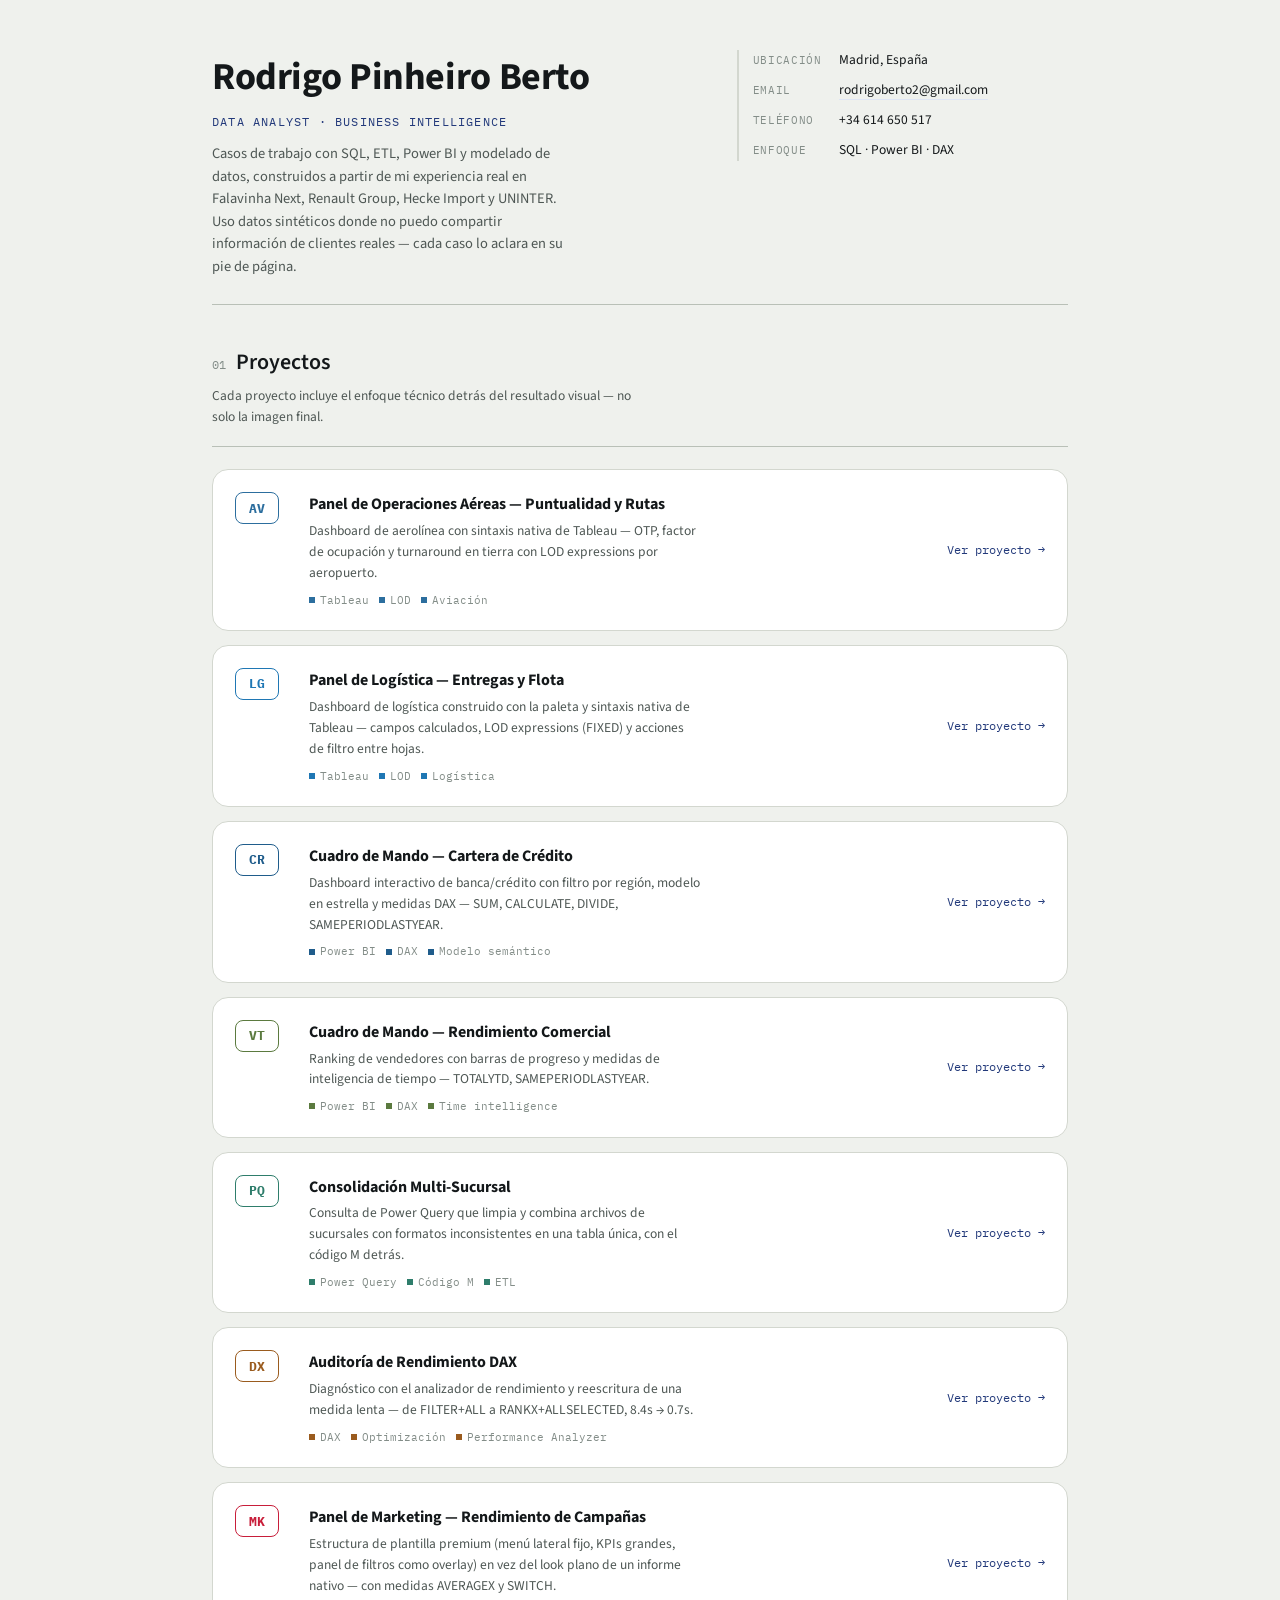
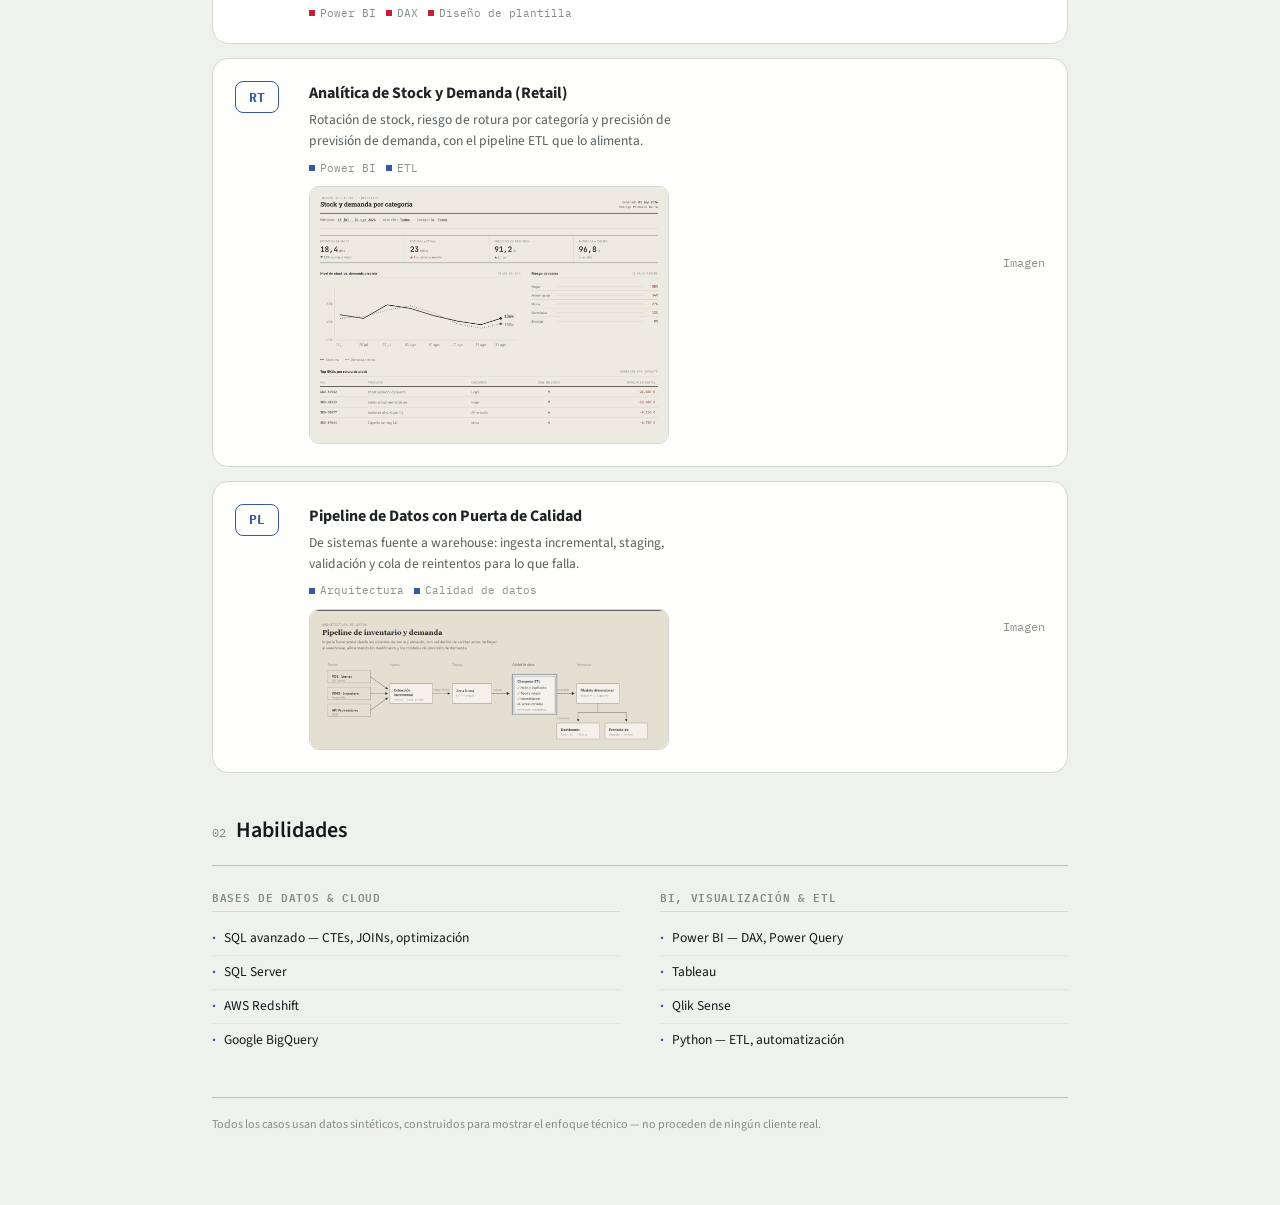
==== index.html @ 639c6006 "Add airline operations dashboard case for client-facing tiebreaker New case (ticker AV) built same-d" ====
<!doctype html>
<html lang="es">
<head>
<meta charset="utf-8">
<meta name="viewport" content="width=device-width, initial-scale=1">
<title>Rodrigo Pinheiro Berto — Portfolio</title>
<meta name="description" content="Casos de trabajo con SQL, ETL, Power BI, DAX y Power Query — Data Analyst / BI, Madrid.">
<link rel="stylesheet" href="https://fonts.googleapis.com/css2?family=Source+Sans+3:wght@400;500;600;700&family=IBM+Plex+Mono:wght@400;500;600;700&display=swap">
<style>
  :root{
    --bg:#EFF1ED;
    --surface:#FFFFFF;
    --surface-2:#E5E8E1;
    --ink:#14181A;
    --ink-soft:#4E5754;
    --ink-faint:#838D88;
    --accent:#2F4E9E;
    --accent-ink:#22397A;
    --accent-soft:#DEE5F5;
    --line:#D3D7CF;
    --rule:#B9C0B7;
    --shadow: 0 1px 2px rgba(20,25,22,.05), 0 14px 30px rgba(20,25,22,.09);
  }
  @media (prefers-color-scheme: dark){
    :root:not([data-theme="light"]){
      --bg:#0F1210; --surface:#171A17; --surface-2:#1D211D;
      --ink:#E7EAE5; --ink-soft:#A2AAA3; --ink-faint:#69726C;
      --accent:#7F9BE9; --accent-ink:#AEC0F3; --accent-soft:#1B2440;
      --line:#2A2F29; --rule:#363C35;
      --shadow: 0 1px 2px rgba(0,0,0,.4), 0 16px 34px rgba(0,0,0,.5);
    }
  }
  :root[data-theme="dark"]{
    --bg:#0F1210; --surface:#171A17; --surface-2:#1D211D;
    --ink:#E7EAE5; --ink-soft:#A2AAA3; --ink-faint:#69726C;
    --accent:#7F9BE9; --accent-ink:#AEC0F3; --accent-soft:#1B2440;
    --line:#2A2F29; --rule:#363C35;
    --shadow: 0 1px 2px rgba(0,0,0,.4), 0 16px 34px rgba(0,0,0,.5);
  }
  *{box-sizing:border-box;}
  body{ margin:0; background:var(--bg); color:var(--ink); font-family:"Source Sans 3", ui-sans-serif, sans-serif; line-height:1.55; }
  .page{ max-width:900px; margin:0 auto; padding:48px 22px 70px; display:flex; flex-direction:column; gap:40px; }
  a{ color:inherit; }
  h1,h2{ font-family:"Source Sans 3", ui-sans-serif, sans-serif; margin:0; text-wrap:balance; }

  /* ---- masthead: bio + fact sheet ---- */
  .masthead{ display:grid; grid-template-columns:1.5fr 1fr; gap:28px; align-items:start; padding-bottom:26px; border-bottom:1px solid var(--rule); }
  .masthead h1{ font-size:38px; font-weight:700; letter-spacing:-.01em; }
  .role{ font-family:"IBM Plex Mono", monospace; font-size:12px; color:var(--accent-ink); letter-spacing:.1em; text-transform:uppercase; margin-top:6px; }
  .lede{ margin:12px 0 0; color:var(--ink-soft); font-size:14.5px; max-width:52ch; }

  .factsheet{ margin:2px 0 0; display:flex; flex-direction:column; gap:9px; border-left:2px solid var(--line); padding-left:14px; }
  .factsheet div{ display:grid; grid-template-columns:76px 1fr; gap:10px; align-items:baseline; }
  .factsheet dt{ font-family:"IBM Plex Mono", monospace; font-size:10.5px; text-transform:uppercase; letter-spacing:.06em; color:var(--ink-faint); }
  .factsheet dd{ margin:0; font-size:13.5px; }
  .factsheet a{ text-decoration:none; border-bottom:1px solid var(--accent-soft); }
  .factsheet a:hover{ border-color:var(--accent); }

  /* ---- section heads ---- */
  .section{ display:flex; flex-direction:column; gap:22px; }
  .section-intro{ display:flex; flex-direction:column; gap:7px; padding-bottom:18px; border-bottom:1px solid var(--rule); }
  .section-head{ display:flex; align-items:baseline; gap:10px; }
  .section-head .num{ font-family:"IBM Plex Mono", monospace; font-size:12px; color:var(--ink-faint); }
  .section-head h2{ font-size:22px; font-weight:600; }
  .section-note{ font-size:13.5px; color:var(--ink-soft); margin:0; max-width:60ch; }

  /* ---- case cards ---- */
  .cases{ display:flex; flex-direction:column; gap:14px; }
  .case-row{ display:grid; grid-template-columns:56px 1fr auto; gap:18px; align-items:start; padding:22px; background:var(--surface); border:1px solid var(--line); border-radius:16px; transition:transform .15s ease, box-shadow .15s ease, border-color .15s ease; }
  a.case-row{ text-decoration:none; color:inherit; cursor:pointer; }
  a.case-row:hover{ transform:translateY(-3px); box-shadow:var(--shadow); border-color:var(--tick); }
  a.case-row:hover .ticker{ background:var(--tick); color:#fff; }
  .case-row:not(a){ opacity:.94; }

  .ticker{ font-family:"IBM Plex Mono", monospace; font-weight:700; font-size:12.5px; color:var(--tick); border:1px solid var(--tick); width:44px; height:32px; display:flex; align-items:center; justify-content:center; letter-spacing:.02em; border-radius:8px; transition:background .15s ease, color .15s ease; }

  .case-main h3{ font-family:"Source Sans 3", sans-serif; font-size:16px; font-weight:700; margin:0 0 4px; }
  .case-main p{ font-size:13.5px; color:var(--ink-soft); margin:0; max-width:56ch; }
  .case-tags{ display:flex; flex-wrap:wrap; gap:10px; margin-top:8px; }
  .case-tags span{ font-family:"IBM Plex Mono", monospace; font-size:10.5px; color:var(--ink-faint); display:inline-flex; align-items:center; gap:5px; }
  .case-tags span::before{ content:""; width:6px; height:6px; background:var(--tick); flex:none; }

  .case-cta{ font-family:"IBM Plex Mono", monospace; font-size:11.5px; color:var(--accent-ink); white-space:nowrap; align-self:center; }
  .case-row:not(a) .case-cta{ color:var(--ink-faint); }

  .thumb-wrap{ margin-top:10px; }
  .thumb-wrap img{ width:100%; max-width:360px; display:block; border:1px solid var(--line); border-radius:10px; }

  /* ---- skills ---- */
  .skills-grid{ display:grid; grid-template-columns:1fr 1fr; gap:0 40px; }
  .skills-col{ display:flex; flex-direction:column; }
  .skills-col h4{ font-family:"IBM Plex Mono", monospace; font-size:11px; text-transform:uppercase; letter-spacing:.06em; color:var(--ink-faint); font-weight:600; margin:0 0 10px; padding-bottom:6px; border-bottom:1px solid var(--line); }
  .skills-col div{ font-size:13.5px; padding:6px 0; border-top:1px solid var(--surface-2); display:flex; align-items:baseline; gap:8px; }
  .skills-col div:first-of-type{ border-top:none; }
  .skills-col div::before{ content:"·"; color:var(--accent); font-weight:700; }

  footer{ font-size:12px; color:var(--ink-faint); border-top:1px solid var(--rule); padding-top:18px; }

  @media (max-width:640px){
    .masthead{ grid-template-columns:1fr; }
    .case-row{ grid-template-columns:44px 1fr; }
    .case-cta{ grid-column:2; }
    .skills-grid{ grid-template-columns:1fr; }
  }
</style>
</head>
<body>
<div class="page">

  <div class="masthead">
    <div>
      <h1>Rodrigo Pinheiro Berto</h1>
      <div class="role">Data Analyst · Business Intelligence</div>
      <p class="lede">Casos de trabajo con SQL, ETL, Power BI y modelado de datos, construidos a partir de mi experiencia real en Falavinha Next, Renault Group, Hecke Import y UNINTER. Uso datos sintéticos donde no puedo compartir información de clientes reales — cada caso lo aclara en su pie de página.</p>
    </div>
    <dl class="factsheet">
      <div><dt>Ubicación</dt><dd>Madrid, España</dd></div>
      <div><dt>Email</dt><dd><a href="mailto:rodrigoberto2@gmail.com">rodrigoberto2@gmail.com</a></dd></div>
      <div><dt>Teléfono</dt><dd>+34 614 650 517</dd></div>
      <div><dt>Enfoque</dt><dd>SQL · Power BI · DAX</dd></div>
    </dl>
  </div>

  <div class="section">
    <div class="section-intro">
      <div class="section-head"><span class="num">01</span><h2>Proyectos</h2></div>
      <p class="section-note">Cada proyecto incluye el enfoque técnico detrás del resultado visual — no solo la imagen final.</p>
    </div>

    <div class="cases">

      <a class="case-row" href="cases/aerolinea-tableau.html" style="--tick:#2C6E9E">
        <span class="ticker">AV</span>
        <div class="case-main">
          <h3>Panel de Operaciones Aéreas — Puntualidad y Rutas</h3>
          <p>Dashboard de aerolínea con sintaxis nativa de Tableau — OTP, factor de ocupación y turnaround en tierra con LOD expressions por aeropuerto.</p>
          <div class="case-tags"><span>Tableau</span><span>LOD</span><span>Aviación</span></div>
        </div>
        <span class="case-cta">Ver proyecto →</span>
      </a>

      <a class="case-row" href="cases/logistica-tableau.html" style="--tick:#1F77B4">
        <span class="ticker">LG</span>
        <div class="case-main">
          <h3>Panel de Logística — Entregas y Flota</h3>
          <p>Dashboard de logística construido con la paleta y sintaxis nativa de Tableau — campos calculados, LOD expressions (FIXED) y acciones de filtro entre hojas.</p>
          <div class="case-tags"><span>Tableau</span><span>LOD</span><span>Logística</span></div>
        </div>
        <span class="case-cta">Ver proyecto →</span>
      </a>

      <a class="case-row" href="cases/cartera-credito.html" style="--tick:#1F5C8B">
        <span class="ticker">CR</span>
        <div class="case-main">
          <h3>Cuadro de Mando — Cartera de Crédito</h3>
          <p>Dashboard interactivo de banca/crédito con filtro por región, modelo en estrella y medidas DAX — SUM, CALCULATE, DIVIDE, SAMEPERIODLASTYEAR.</p>
          <div class="case-tags"><span>Power BI</span><span>DAX</span><span>Modelo semántico</span></div>
        </div>
        <span class="case-cta">Ver proyecto →</span>
      </a>

      <a class="case-row" href="cases/rendimiento-comercial.html" style="--tick:#5B7A3F">
        <span class="ticker">VT</span>
        <div class="case-main">
          <h3>Cuadro de Mando — Rendimiento Comercial</h3>
          <p>Ranking de vendedores con barras de progreso y medidas de inteligencia de tiempo — TOTALYTD, SAMEPERIODLASTYEAR.</p>
          <div class="case-tags"><span>Power BI</span><span>DAX</span><span>Time intelligence</span></div>
        </div>
        <span class="case-cta">Ver proyecto →</span>
      </a>

      <a class="case-row" href="cases/consolidacion-multisucursal.html" style="--tick:#2E7D6B">
        <span class="ticker">PQ</span>
        <div class="case-main">
          <h3>Consolidación Multi-Sucursal</h3>
          <p>Consulta de Power Query que limpia y combina archivos de sucursales con formatos inconsistentes en una tabla única, con el código M detrás.</p>
          <div class="case-tags"><span>Power Query</span><span>Código M</span><span>ETL</span></div>
        </div>
        <span class="case-cta">Ver proyecto →</span>
      </a>

      <a class="case-row" href="cases/auditoria-rendimiento-dax.html" style="--tick:#9A5B1E">
        <span class="ticker">DX</span>
        <div class="case-main">
          <h3>Auditoría de Rendimiento DAX</h3>
          <p>Diagnóstico con el analizador de rendimiento y reescritura de una medida lenta — de FILTER+ALL a RANKX+ALLSELECTED, 8.4s → 0.7s.</p>
          <div class="case-tags"><span>DAX</span><span>Optimización</span><span>Performance Analyzer</span></div>
        </div>
        <span class="case-cta">Ver proyecto →</span>
      </a>

      <a class="case-row" href="cases/campanas-marketing.html" style="--tick:#C81E3A">
        <span class="ticker">MK</span>
        <div class="case-main">
          <h3>Panel de Marketing — Rendimiento de Campañas</h3>
          <p>Estructura de plantilla premium (menú lateral fijo, KPIs grandes, panel de filtros como overlay) en vez del look plano de un informe nativo — con medidas AVERAGEX y SWITCH.</p>
          <div class="case-tags"><span>Power BI</span><span>DAX</span><span>Diseño de plantilla</span></div>
        </div>
        <span class="case-cta">Ver proyecto →</span>
      </a>

      <div class="case-row" style="--tick:#2F4E9E">
        <span class="ticker">RT</span>
        <div class="case-main">
          <h3>Analítica de Stock y Demanda (Retail)</h3>
          <p>Rotación de stock, riesgo de rotura por categoría y precisión de previsión de demanda, con el pipeline ETL que lo alimenta.</p>
          <div class="case-tags"><span>Power BI</span><span>ETL</span></div>
          <div class="thumb-wrap"><img src="images/dashboard-retail.png" alt="Dashboard de analítica de stock y demanda"></div>
        </div>
        <span class="case-cta">Imagen</span>
      </div>

      <div class="case-row" style="--tick:#2F4E9E">
        <span class="ticker">PL</span>
        <div class="case-main">
          <h3>Pipeline de Datos con Puerta de Calidad</h3>
          <p>De sistemas fuente a warehouse: ingesta incremental, staging, validación y cola de reintentos para lo que falla.</p>
          <div class="case-tags"><span>Arquitectura</span><span>Calidad de datos</span></div>
          <div class="thumb-wrap"><img src="images/pipeline-datos.png" alt="Diagrama de arquitectura de pipeline de datos"></div>
        </div>
        <span class="case-cta">Imagen</span>
      </div>

    </div>
  </div>

  <div class="section">
    <div class="section-intro">
      <div class="section-head"><span class="num">02</span><h2>Habilidades</h2></div>
    </div>
    <div class="skills-grid">
      <div class="skills-col">
        <h4>Bases de Datos &amp; Cloud</h4>
        <div>SQL avanzado — CTEs, JOINs, optimización</div>
        <div>SQL Server</div>
        <div>AWS Redshift</div>
        <div>Google BigQuery</div>
      </div>
      <div class="skills-col">
        <h4>BI, Visualización &amp; ETL</h4>
        <div>Power BI — DAX, Power Query</div>
        <div>Tableau</div>
        <div>Qlik Sense</div>
        <div>Python — ETL, automatización</div>
      </div>
    </div>
  </div>

  <footer>Todos los casos usan datos sintéticos, construidos para mostrar el enfoque técnico — no proceden de ningún cliente real.</footer>

</div>

</body>
</html>
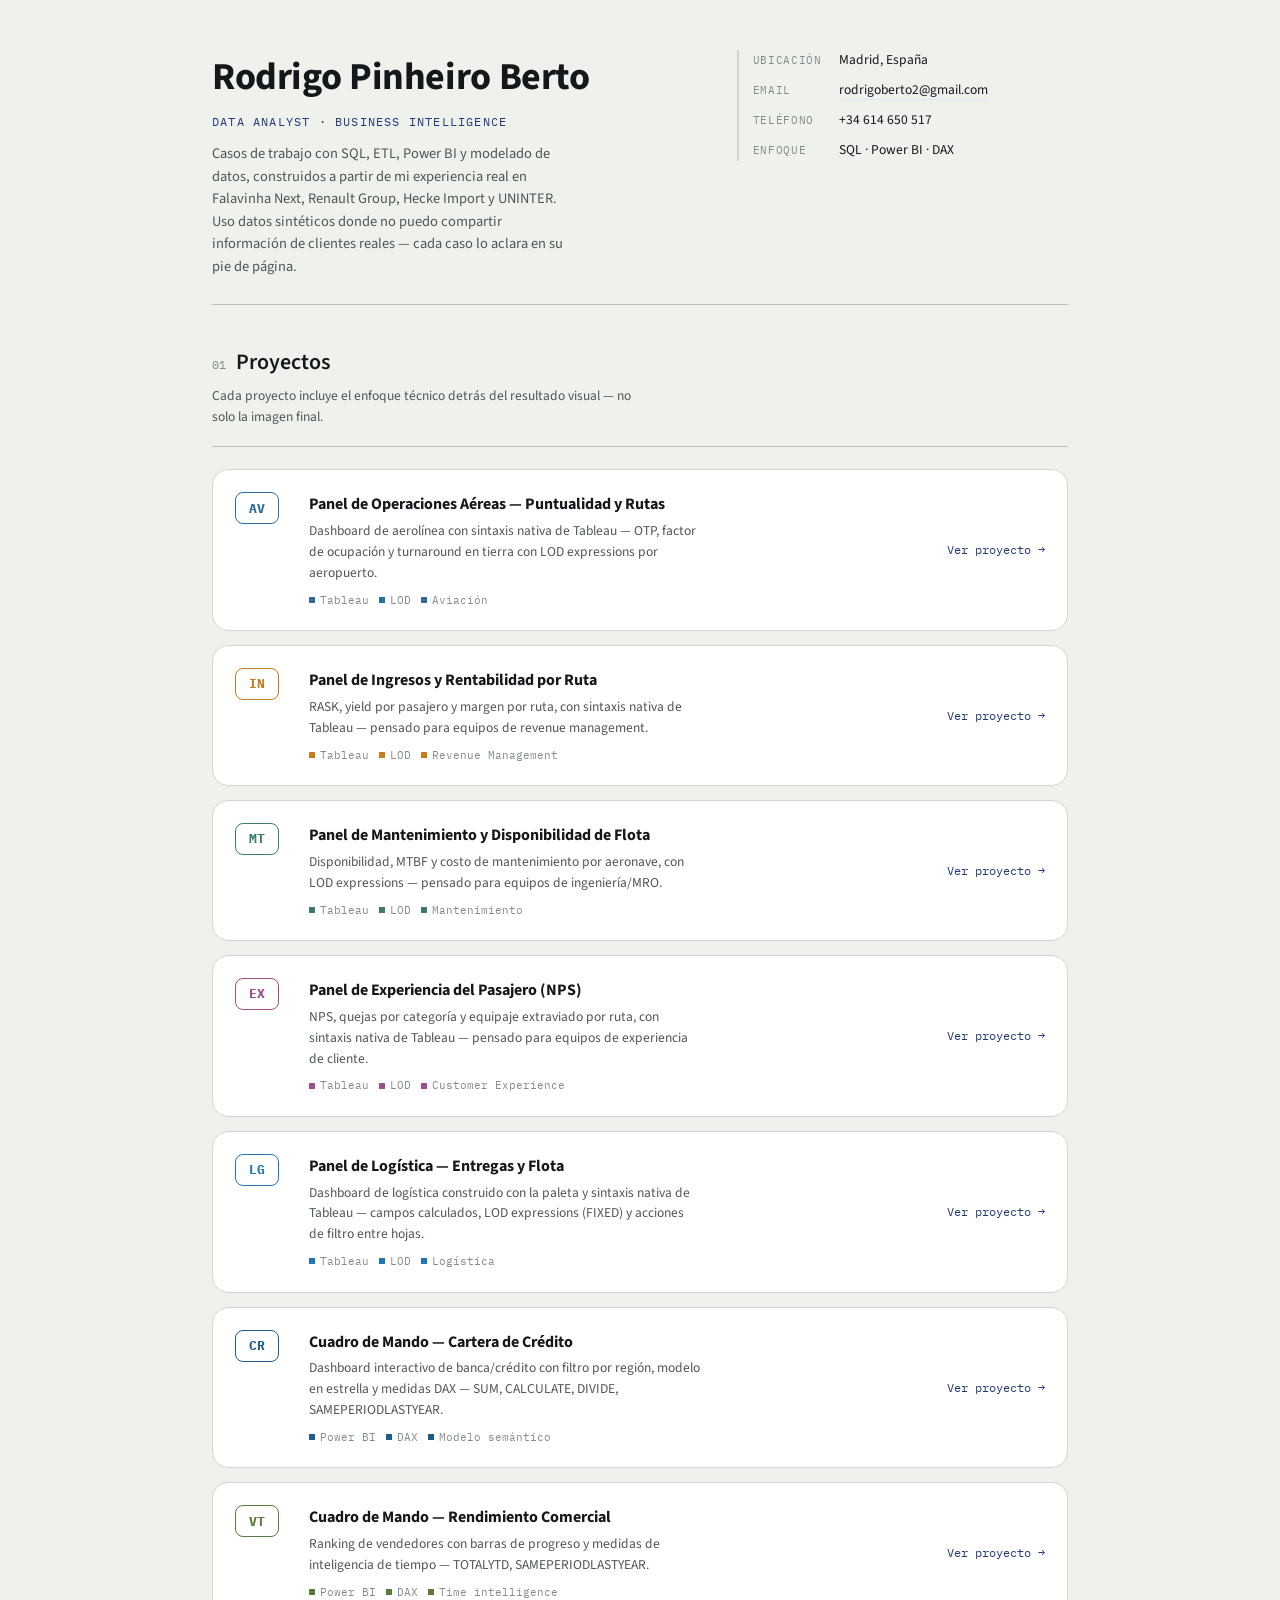
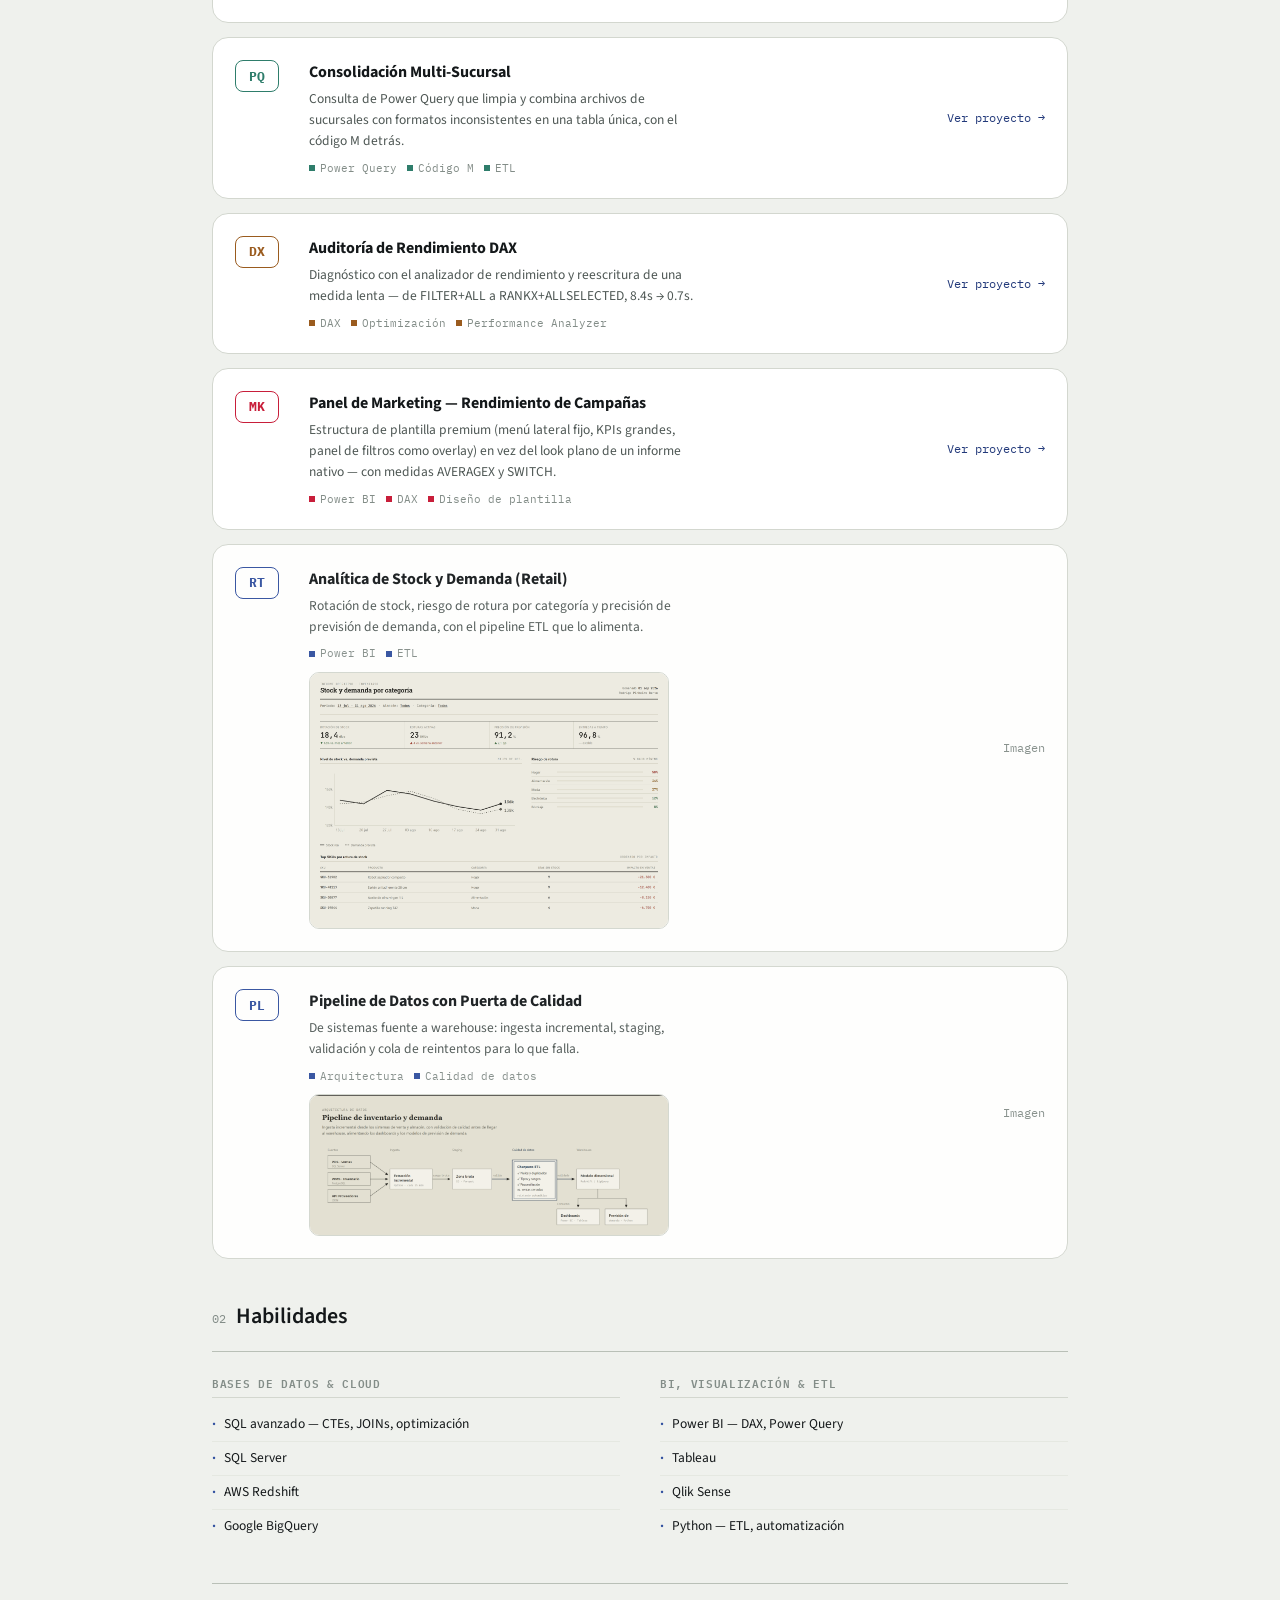
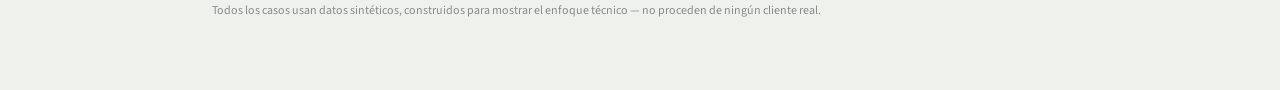
==== commit acde2856: "Add 3 more airline BI cases covering different departments Revenue Management (RASK, yield, route ma" ====
--- a/index.html
+++ b/index.html
@@ -139,6 +139,36 @@
         <span class="case-cta">Ver proyecto →</span>
       </a>
 
+      <a class="case-row" href="cases/ingresos-tableau.html" style="--tick:#C77B1E">
+        <span class="ticker">IN</span>
+        <div class="case-main">
+          <h3>Panel de Ingresos y Rentabilidad por Ruta</h3>
+          <p>RASK, yield por pasajero y margen por ruta, con sintaxis nativa de Tableau — pensado para equipos de revenue management.</p>
+          <div class="case-tags"><span>Tableau</span><span>LOD</span><span>Revenue Management</span></div>
+        </div>
+        <span class="case-cta">Ver proyecto →</span>
+      </a>
+
+      <a class="case-row" href="cases/mantenimiento-tableau.html" style="--tick:#3E7A6E">
+        <span class="ticker">MT</span>
+        <div class="case-main">
+          <h3>Panel de Mantenimiento y Disponibilidad de Flota</h3>
+          <p>Disponibilidad, MTBF y costo de mantenimiento por aeronave, con LOD expressions — pensado para equipos de ingeniería/MRO.</p>
+          <div class="case-tags"><span>Tableau</span><span>LOD</span><span>Mantenimiento</span></div>
+        </div>
+        <span class="case-cta">Ver proyecto →</span>
+      </a>
+
+      <a class="case-row" href="cases/experiencia-pasajero-tableau.html" style="--tick:#9C4F8A">
+        <span class="ticker">EX</span>
+        <div class="case-main">
+          <h3>Panel de Experiencia del Pasajero (NPS)</h3>
+          <p>NPS, quejas por categoría y equipaje extraviado por ruta, con sintaxis nativa de Tableau — pensado para equipos de experiencia de cliente.</p>
+          <div class="case-tags"><span>Tableau</span><span>LOD</span><span>Customer Experience</span></div>
+        </div>
+        <span class="case-cta">Ver proyecto →</span>
+      </a>
+
       <a class="case-row" href="cases/logistica-tableau.html" style="--tick:#1F77B4">
         <span class="ticker">LG</span>
         <div class="case-main">
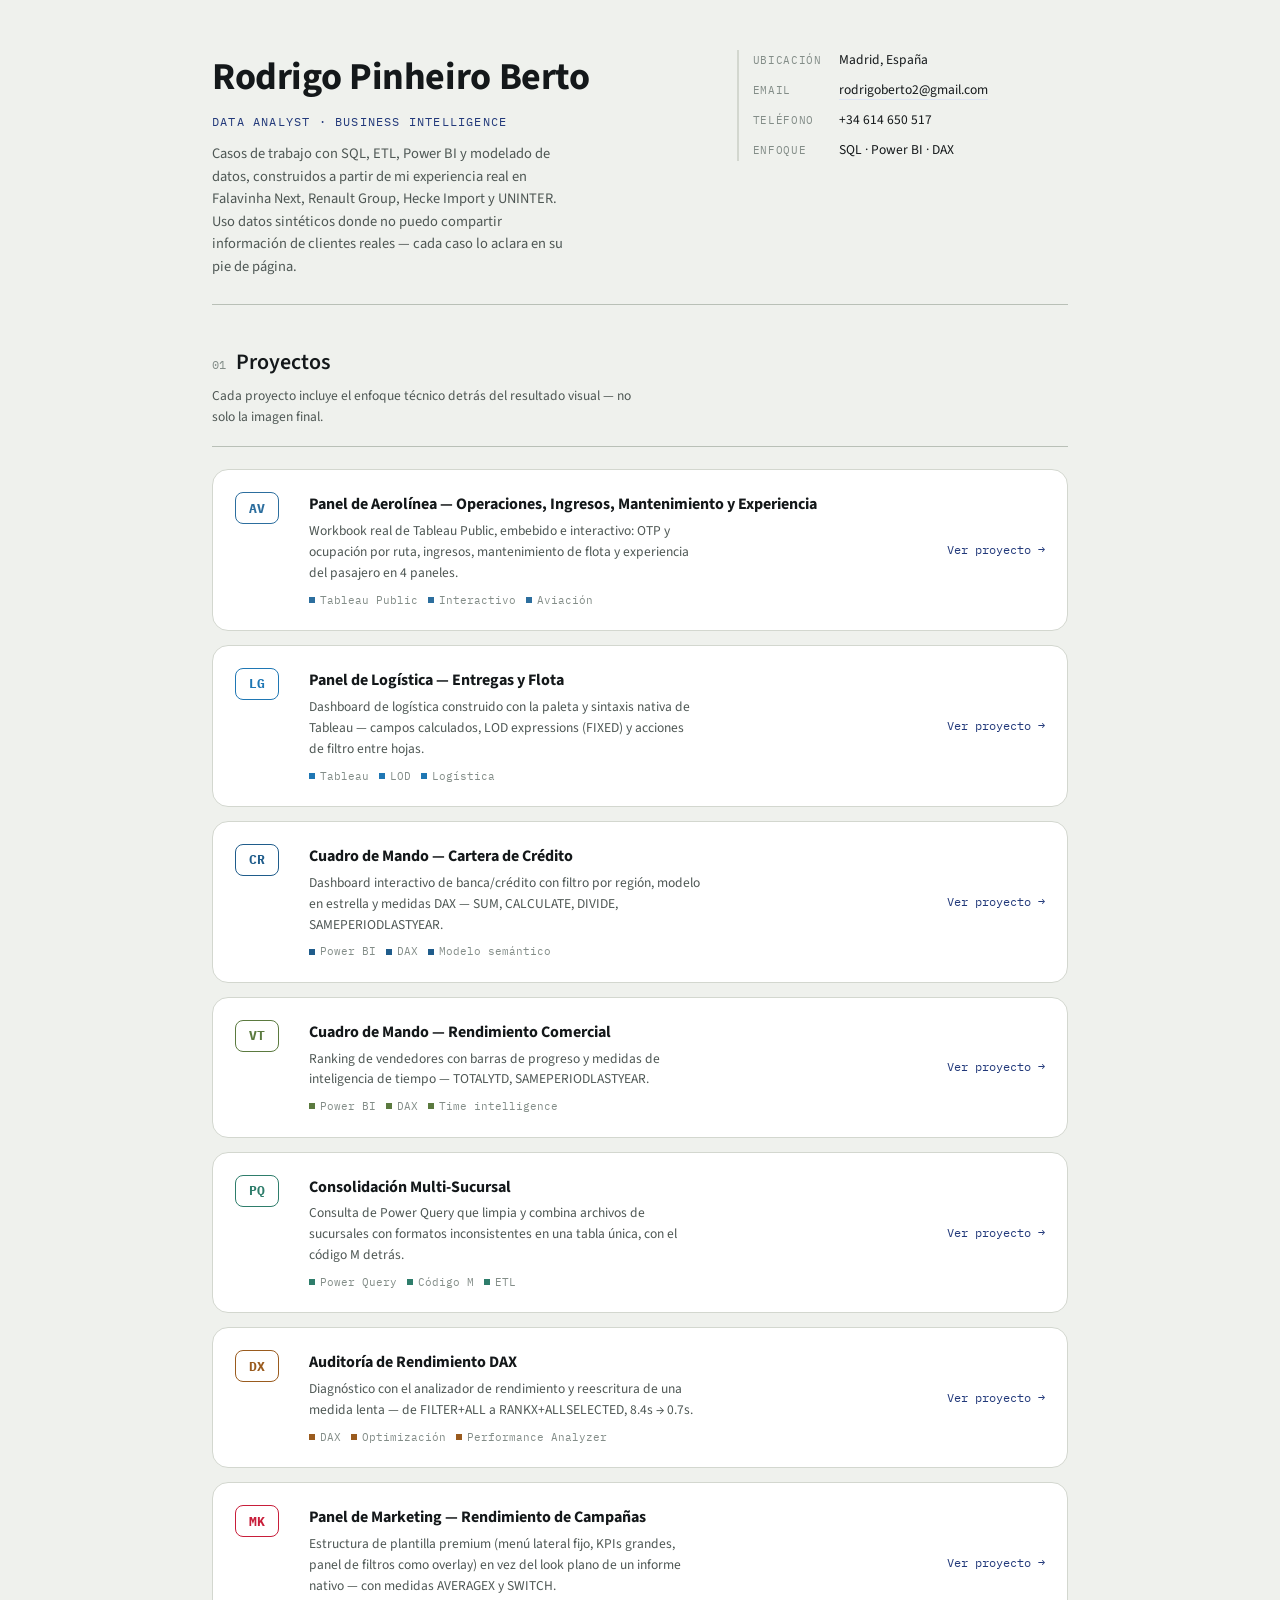
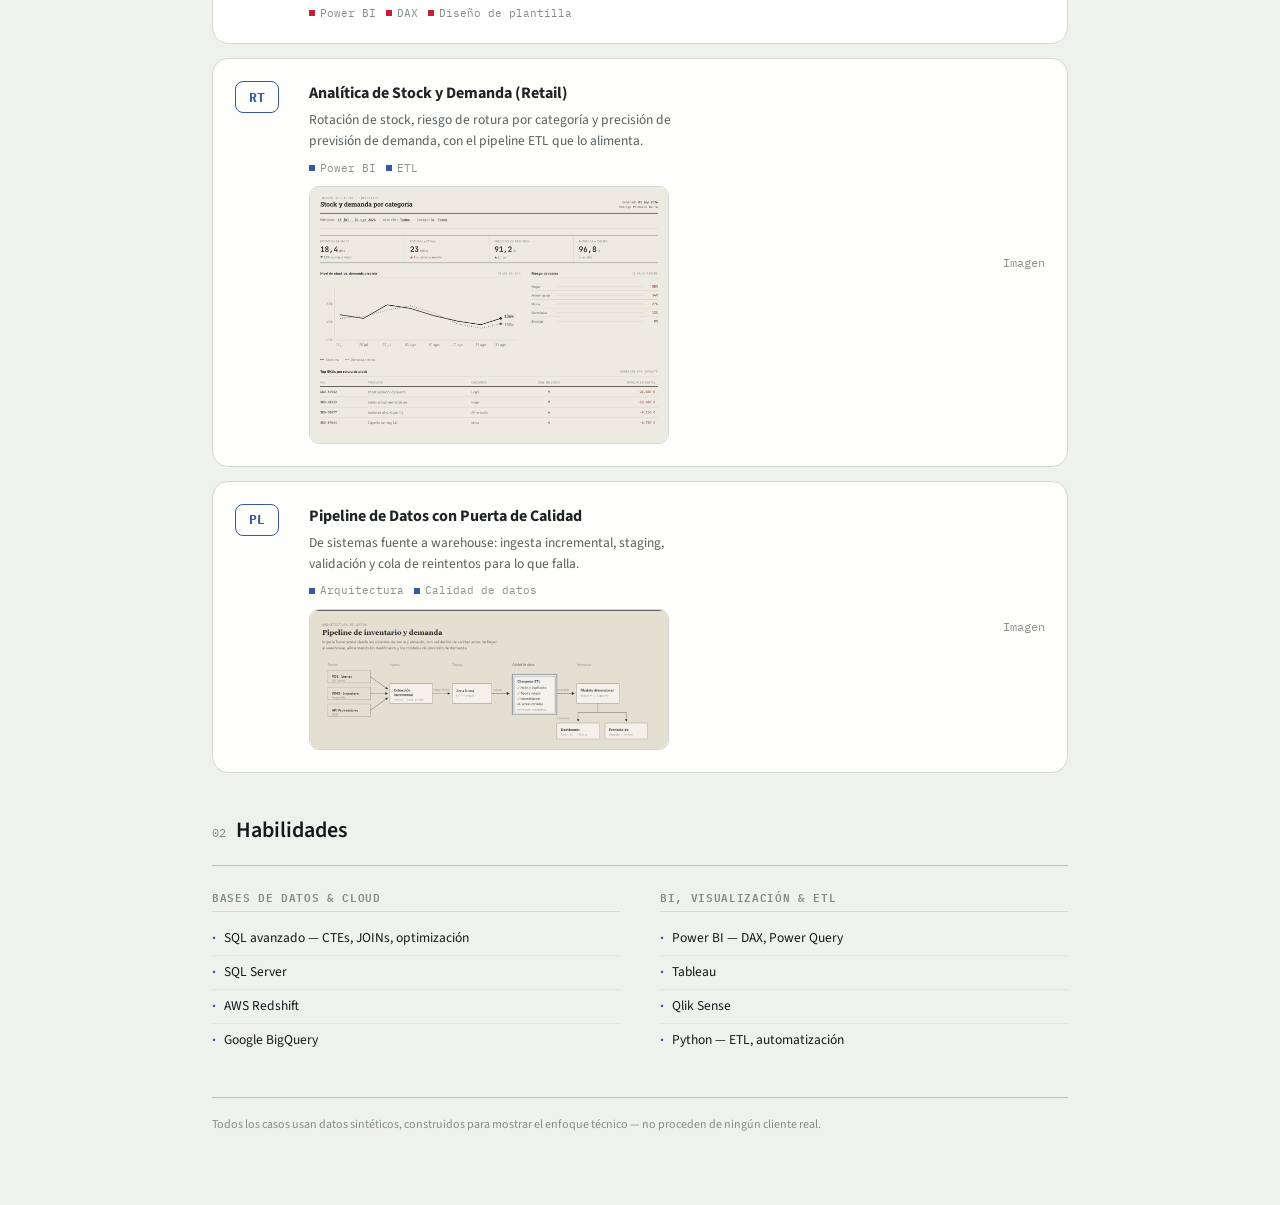
==== commit 7fa59c9f: "Embed real Tableau Public workbook in airline case Replace the HTML mockup with the live Panel-Opera" ====
--- a/index.html
+++ b/index.html
@@ -132,39 +132,9 @@
       <a class="case-row" href="cases/aerolinea-tableau.html" style="--tick:#2C6E9E">
         <span class="ticker">AV</span>
         <div class="case-main">
-          <h3>Panel de Operaciones Aéreas — Puntualidad y Rutas</h3>
-          <p>Dashboard de aerolínea con sintaxis nativa de Tableau — OTP, factor de ocupación y turnaround en tierra con LOD expressions por aeropuerto.</p>
-          <div class="case-tags"><span>Tableau</span><span>LOD</span><span>Aviación</span></div>
-        </div>
-        <span class="case-cta">Ver proyecto →</span>
-      </a>
-
-      <a class="case-row" href="cases/ingresos-tableau.html" style="--tick:#C77B1E">
-        <span class="ticker">IN</span>
-        <div class="case-main">
-          <h3>Panel de Ingresos y Rentabilidad por Ruta</h3>
-          <p>RASK, yield por pasajero y margen por ruta, con sintaxis nativa de Tableau — pensado para equipos de revenue management.</p>
-          <div class="case-tags"><span>Tableau</span><span>LOD</span><span>Revenue Management</span></div>
-        </div>
-        <span class="case-cta">Ver proyecto →</span>
-      </a>
-
-      <a class="case-row" href="cases/mantenimiento-tableau.html" style="--tick:#3E7A6E">
-        <span class="ticker">MT</span>
-        <div class="case-main">
-          <h3>Panel de Mantenimiento y Disponibilidad de Flota</h3>
-          <p>Disponibilidad, MTBF y costo de mantenimiento por aeronave, con LOD expressions — pensado para equipos de ingeniería/MRO.</p>
-          <div class="case-tags"><span>Tableau</span><span>LOD</span><span>Mantenimiento</span></div>
-        </div>
-        <span class="case-cta">Ver proyecto →</span>
-      </a>
-
-      <a class="case-row" href="cases/experiencia-pasajero-tableau.html" style="--tick:#9C4F8A">
-        <span class="ticker">EX</span>
-        <div class="case-main">
-          <h3>Panel de Experiencia del Pasajero (NPS)</h3>
-          <p>NPS, quejas por categoría y equipaje extraviado por ruta, con sintaxis nativa de Tableau — pensado para equipos de experiencia de cliente.</p>
-          <div class="case-tags"><span>Tableau</span><span>LOD</span><span>Customer Experience</span></div>
+          <h3>Panel de Aerolínea — Operaciones, Ingresos, Mantenimiento y Experiencia</h3>
+          <p>Workbook real de Tableau Public, embebido e interactivo: OTP y ocupación por ruta, ingresos, mantenimiento de flota y experiencia del pasajero en 4 paneles.</p>
+          <div class="case-tags"><span>Tableau Public</span><span>Interactivo</span><span>Aviación</span></div>
         </div>
         <span class="case-cta">Ver proyecto →</span>
       </a>
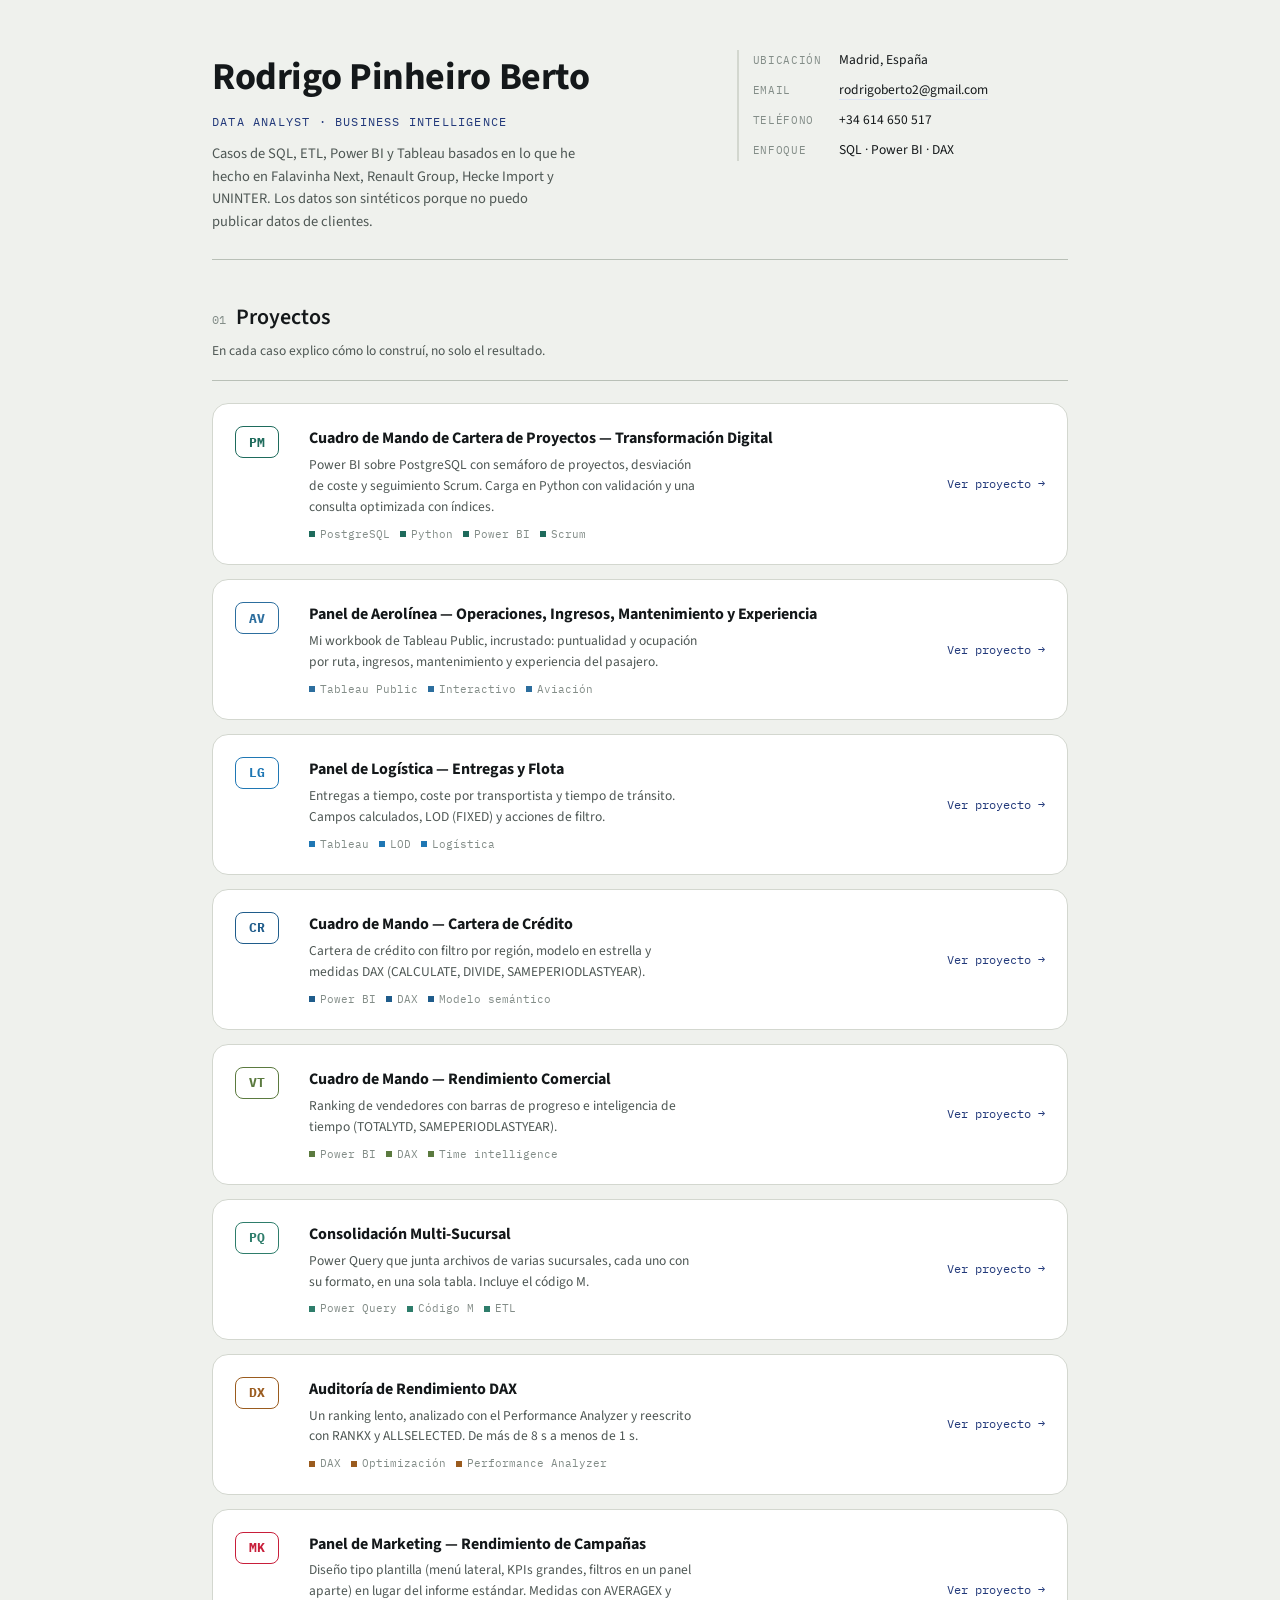
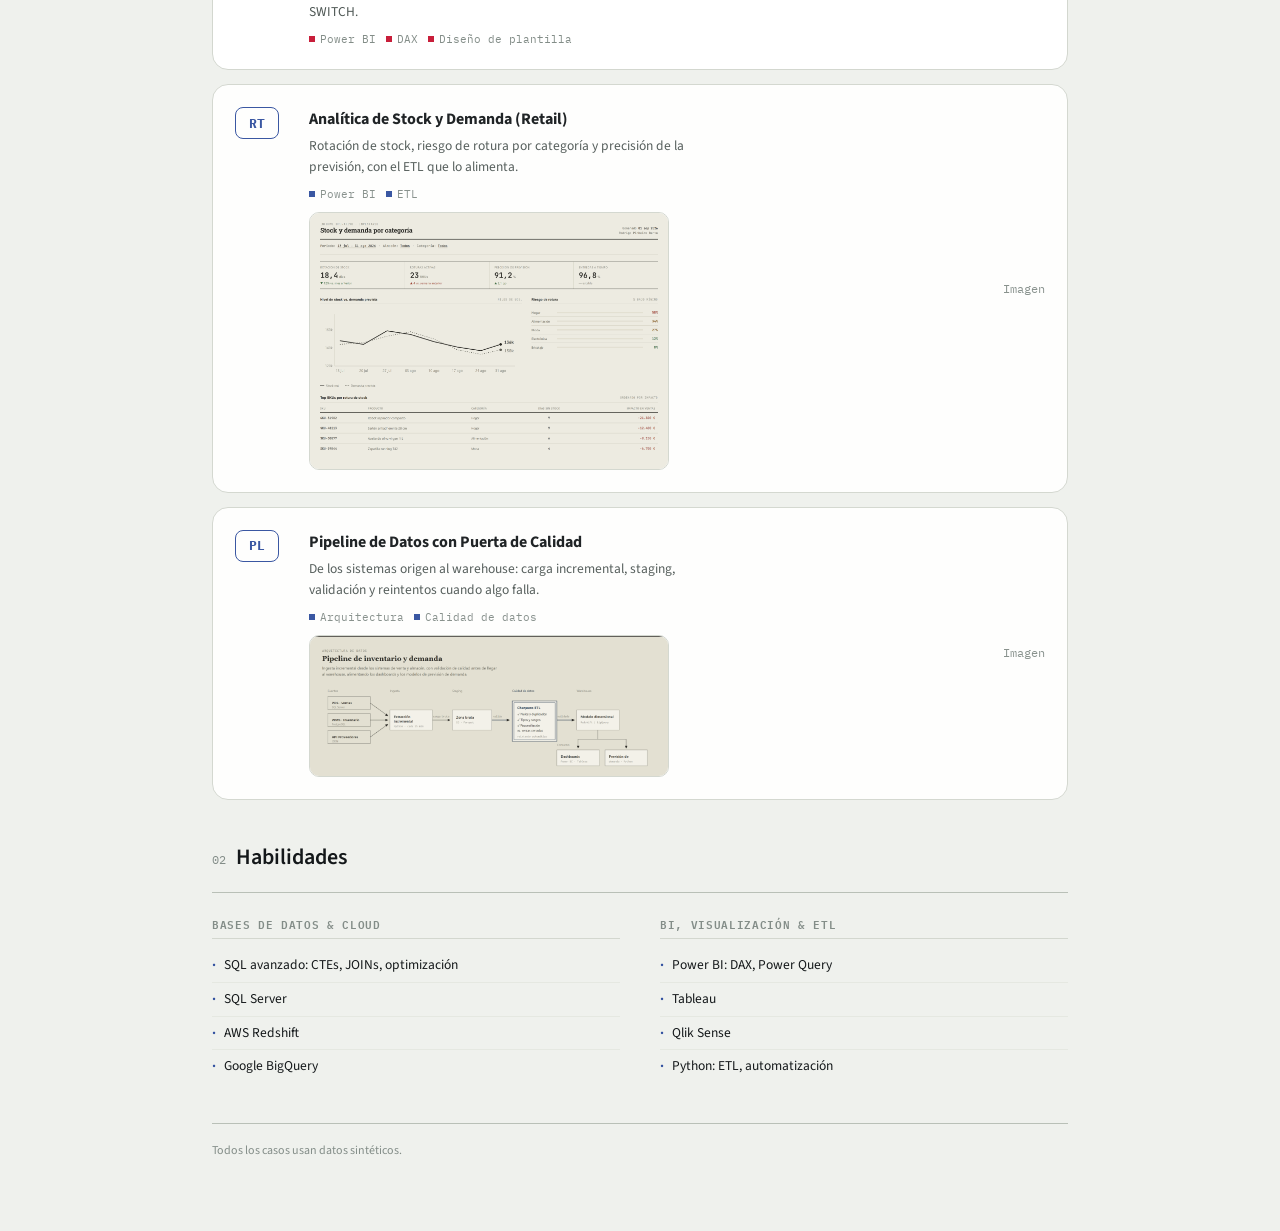
==== commit c7cdf8b2: "Add project portfolio case and rewrite case texts New case: project portfolio dashboard (PostgreSQL " ====
--- a/index.html
+++ b/index.html
@@ -111,7 +111,7 @@
     <div>
       <h1>Rodrigo Pinheiro Berto</h1>
       <div class="role">Data Analyst · Business Intelligence</div>
-      <p class="lede">Casos de trabajo con SQL, ETL, Power BI y modelado de datos, construidos a partir de mi experiencia real en Falavinha Next, Renault Group, Hecke Import y UNINTER. Uso datos sintéticos donde no puedo compartir información de clientes reales — cada caso lo aclara en su pie de página.</p>
+      <p class="lede">Casos de SQL, ETL, Power BI y Tableau basados en lo que he hecho en Falavinha Next, Renault Group, Hecke Import y UNINTER. Los datos son sintéticos porque no puedo publicar datos de clientes.</p>
     </div>
     <dl class="factsheet">
       <div><dt>Ubicación</dt><dd>Madrid, España</dd></div>
@@ -124,16 +124,26 @@
   <div class="section">
     <div class="section-intro">
       <div class="section-head"><span class="num">01</span><h2>Proyectos</h2></div>
-      <p class="section-note">Cada proyecto incluye el enfoque técnico detrás del resultado visual — no solo la imagen final.</p>
+      <p class="section-note">En cada caso explico cómo lo construí, no solo el resultado.</p>
     </div>
 
     <div class="cases">
+
+      <a class="case-row" href="cases/cartera-proyectos.html" style="--tick:#1E6B5C">
+        <span class="ticker">PM</span>
+        <div class="case-main">
+          <h3>Cuadro de Mando de Cartera de Proyectos — Transformación Digital</h3>
+          <p>Power BI sobre PostgreSQL con semáforo de proyectos, desviación de coste y seguimiento Scrum. Carga en Python con validación y una consulta optimizada con índices.</p>
+          <div class="case-tags"><span>PostgreSQL</span><span>Python</span><span>Power BI</span><span>Scrum</span></div>
+        </div>
+        <span class="case-cta">Ver proyecto →</span>
+      </a>
 
       <a class="case-row" href="cases/aerolinea-tableau.html" style="--tick:#2C6E9E">
         <span class="ticker">AV</span>
         <div class="case-main">
           <h3>Panel de Aerolínea — Operaciones, Ingresos, Mantenimiento y Experiencia</h3>
-          <p>Workbook real de Tableau Public, embebido e interactivo: OTP y ocupación por ruta, ingresos, mantenimiento de flota y experiencia del pasajero en 4 paneles.</p>
+          <p>Mi workbook de Tableau Public, incrustado: puntualidad y ocupación por ruta, ingresos, mantenimiento y experiencia del pasajero.</p>
           <div class="case-tags"><span>Tableau Public</span><span>Interactivo</span><span>Aviación</span></div>
         </div>
         <span class="case-cta">Ver proyecto →</span>
@@ -143,7 +153,7 @@
         <span class="ticker">LG</span>
         <div class="case-main">
           <h3>Panel de Logística — Entregas y Flota</h3>
-          <p>Dashboard de logística construido con la paleta y sintaxis nativa de Tableau — campos calculados, LOD expressions (FIXED) y acciones de filtro entre hojas.</p>
+          <p>Entregas a tiempo, coste por transportista y tiempo de tránsito. Campos calculados, LOD (FIXED) y acciones de filtro.</p>
           <div class="case-tags"><span>Tableau</span><span>LOD</span><span>Logística</span></div>
         </div>
         <span class="case-cta">Ver proyecto →</span>
@@ -153,7 +163,7 @@
         <span class="ticker">CR</span>
         <div class="case-main">
           <h3>Cuadro de Mando — Cartera de Crédito</h3>
-          <p>Dashboard interactivo de banca/crédito con filtro por región, modelo en estrella y medidas DAX — SUM, CALCULATE, DIVIDE, SAMEPERIODLASTYEAR.</p>
+          <p>Cartera de crédito con filtro por región, modelo en estrella y medidas DAX (CALCULATE, DIVIDE, SAMEPERIODLASTYEAR).</p>
           <div class="case-tags"><span>Power BI</span><span>DAX</span><span>Modelo semántico</span></div>
         </div>
         <span class="case-cta">Ver proyecto →</span>
@@ -163,7 +173,7 @@
         <span class="ticker">VT</span>
         <div class="case-main">
           <h3>Cuadro de Mando — Rendimiento Comercial</h3>
-          <p>Ranking de vendedores con barras de progreso y medidas de inteligencia de tiempo — TOTALYTD, SAMEPERIODLASTYEAR.</p>
+          <p>Ranking de vendedores con barras de progreso e inteligencia de tiempo (TOTALYTD, SAMEPERIODLASTYEAR).</p>
           <div class="case-tags"><span>Power BI</span><span>DAX</span><span>Time intelligence</span></div>
         </div>
         <span class="case-cta">Ver proyecto →</span>
@@ -173,7 +183,7 @@
         <span class="ticker">PQ</span>
         <div class="case-main">
           <h3>Consolidación Multi-Sucursal</h3>
-          <p>Consulta de Power Query que limpia y combina archivos de sucursales con formatos inconsistentes en una tabla única, con el código M detrás.</p>
+          <p>Power Query que junta archivos de varias sucursales, cada uno con su formato, en una sola tabla. Incluye el código M.</p>
           <div class="case-tags"><span>Power Query</span><span>Código M</span><span>ETL</span></div>
         </div>
         <span class="case-cta">Ver proyecto →</span>
@@ -183,7 +193,7 @@
         <span class="ticker">DX</span>
         <div class="case-main">
           <h3>Auditoría de Rendimiento DAX</h3>
-          <p>Diagnóstico con el analizador de rendimiento y reescritura de una medida lenta — de FILTER+ALL a RANKX+ALLSELECTED, 8.4s → 0.7s.</p>
+          <p>Un ranking lento, analizado con el Performance Analyzer y reescrito con RANKX y ALLSELECTED. De más de 8 s a menos de 1 s.</p>
           <div class="case-tags"><span>DAX</span><span>Optimización</span><span>Performance Analyzer</span></div>
         </div>
         <span class="case-cta">Ver proyecto →</span>
@@ -193,7 +203,7 @@
         <span class="ticker">MK</span>
         <div class="case-main">
           <h3>Panel de Marketing — Rendimiento de Campañas</h3>
-          <p>Estructura de plantilla premium (menú lateral fijo, KPIs grandes, panel de filtros como overlay) en vez del look plano de un informe nativo — con medidas AVERAGEX y SWITCH.</p>
+          <p>Diseño tipo plantilla (menú lateral, KPIs grandes, filtros en un panel aparte) en lugar del informe estándar. Medidas con AVERAGEX y SWITCH.</p>
           <div class="case-tags"><span>Power BI</span><span>DAX</span><span>Diseño de plantilla</span></div>
         </div>
         <span class="case-cta">Ver proyecto →</span>
@@ -203,7 +213,7 @@
         <span class="ticker">RT</span>
         <div class="case-main">
           <h3>Analítica de Stock y Demanda (Retail)</h3>
-          <p>Rotación de stock, riesgo de rotura por categoría y precisión de previsión de demanda, con el pipeline ETL que lo alimenta.</p>
+          <p>Rotación de stock, riesgo de rotura por categoría y precisión de la previsión, con el ETL que lo alimenta.</p>
           <div class="case-tags"><span>Power BI</span><span>ETL</span></div>
           <div class="thumb-wrap"><img src="images/dashboard-retail.png" alt="Dashboard de analítica de stock y demanda"></div>
         </div>
@@ -214,7 +224,7 @@
         <span class="ticker">PL</span>
         <div class="case-main">
           <h3>Pipeline de Datos con Puerta de Calidad</h3>
-          <p>De sistemas fuente a warehouse: ingesta incremental, staging, validación y cola de reintentos para lo que falla.</p>
+          <p>De los sistemas origen al warehouse: carga incremental, staging, validación y reintentos cuando algo falla.</p>
           <div class="case-tags"><span>Arquitectura</span><span>Calidad de datos</span></div>
           <div class="thumb-wrap"><img src="images/pipeline-datos.png" alt="Diagrama de arquitectura de pipeline de datos"></div>
         </div>
@@ -231,22 +241,22 @@
     <div class="skills-grid">
       <div class="skills-col">
         <h4>Bases de Datos &amp; Cloud</h4>
-        <div>SQL avanzado — CTEs, JOINs, optimización</div>
+        <div>SQL avanzado: CTEs, JOINs, optimización</div>
         <div>SQL Server</div>
         <div>AWS Redshift</div>
         <div>Google BigQuery</div>
       </div>
       <div class="skills-col">
         <h4>BI, Visualización &amp; ETL</h4>
-        <div>Power BI — DAX, Power Query</div>
+        <div>Power BI: DAX, Power Query</div>
         <div>Tableau</div>
         <div>Qlik Sense</div>
-        <div>Python — ETL, automatización</div>
+        <div>Python: ETL, automatización</div>
       </div>
     </div>
   </div>
 
-  <footer>Todos los casos usan datos sintéticos, construidos para mostrar el enfoque técnico — no proceden de ningún cliente real.</footer>
+  <footer>Todos los casos usan datos sintéticos.</footer>
 
 </div>
 
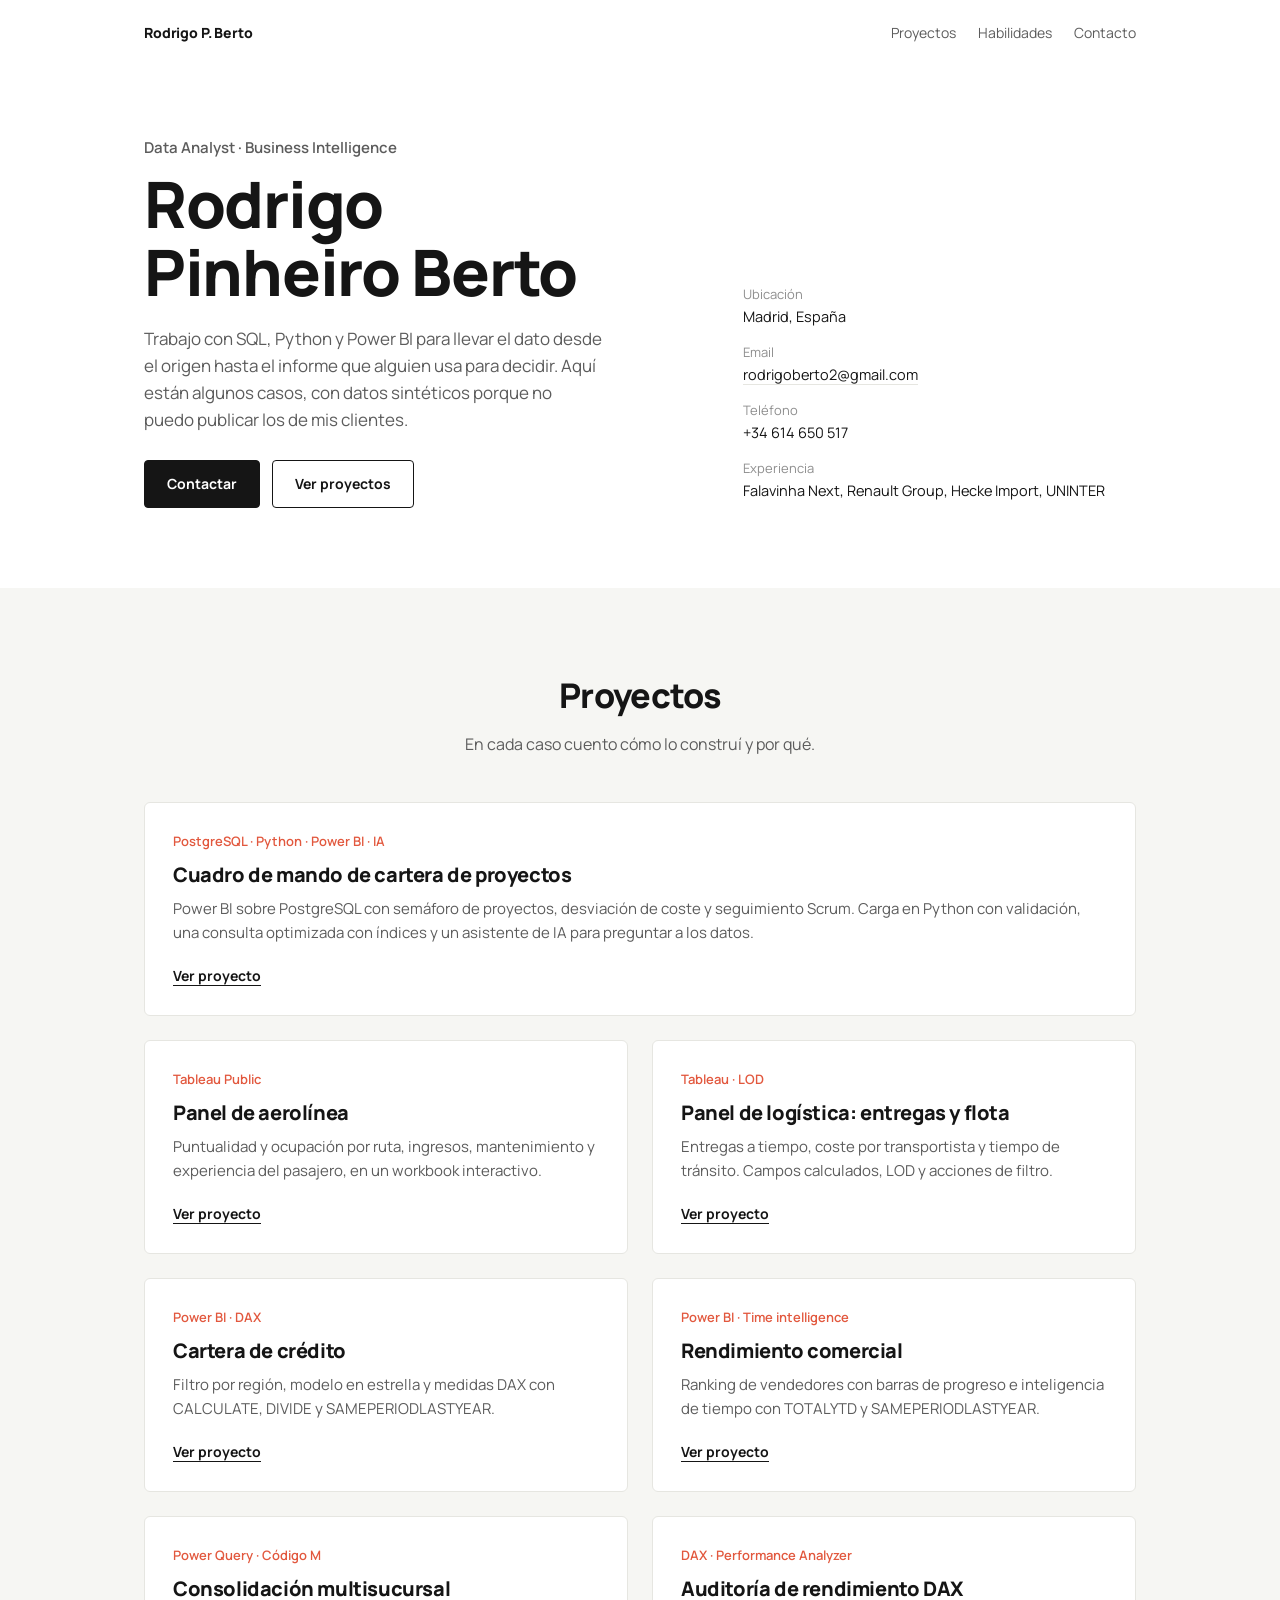
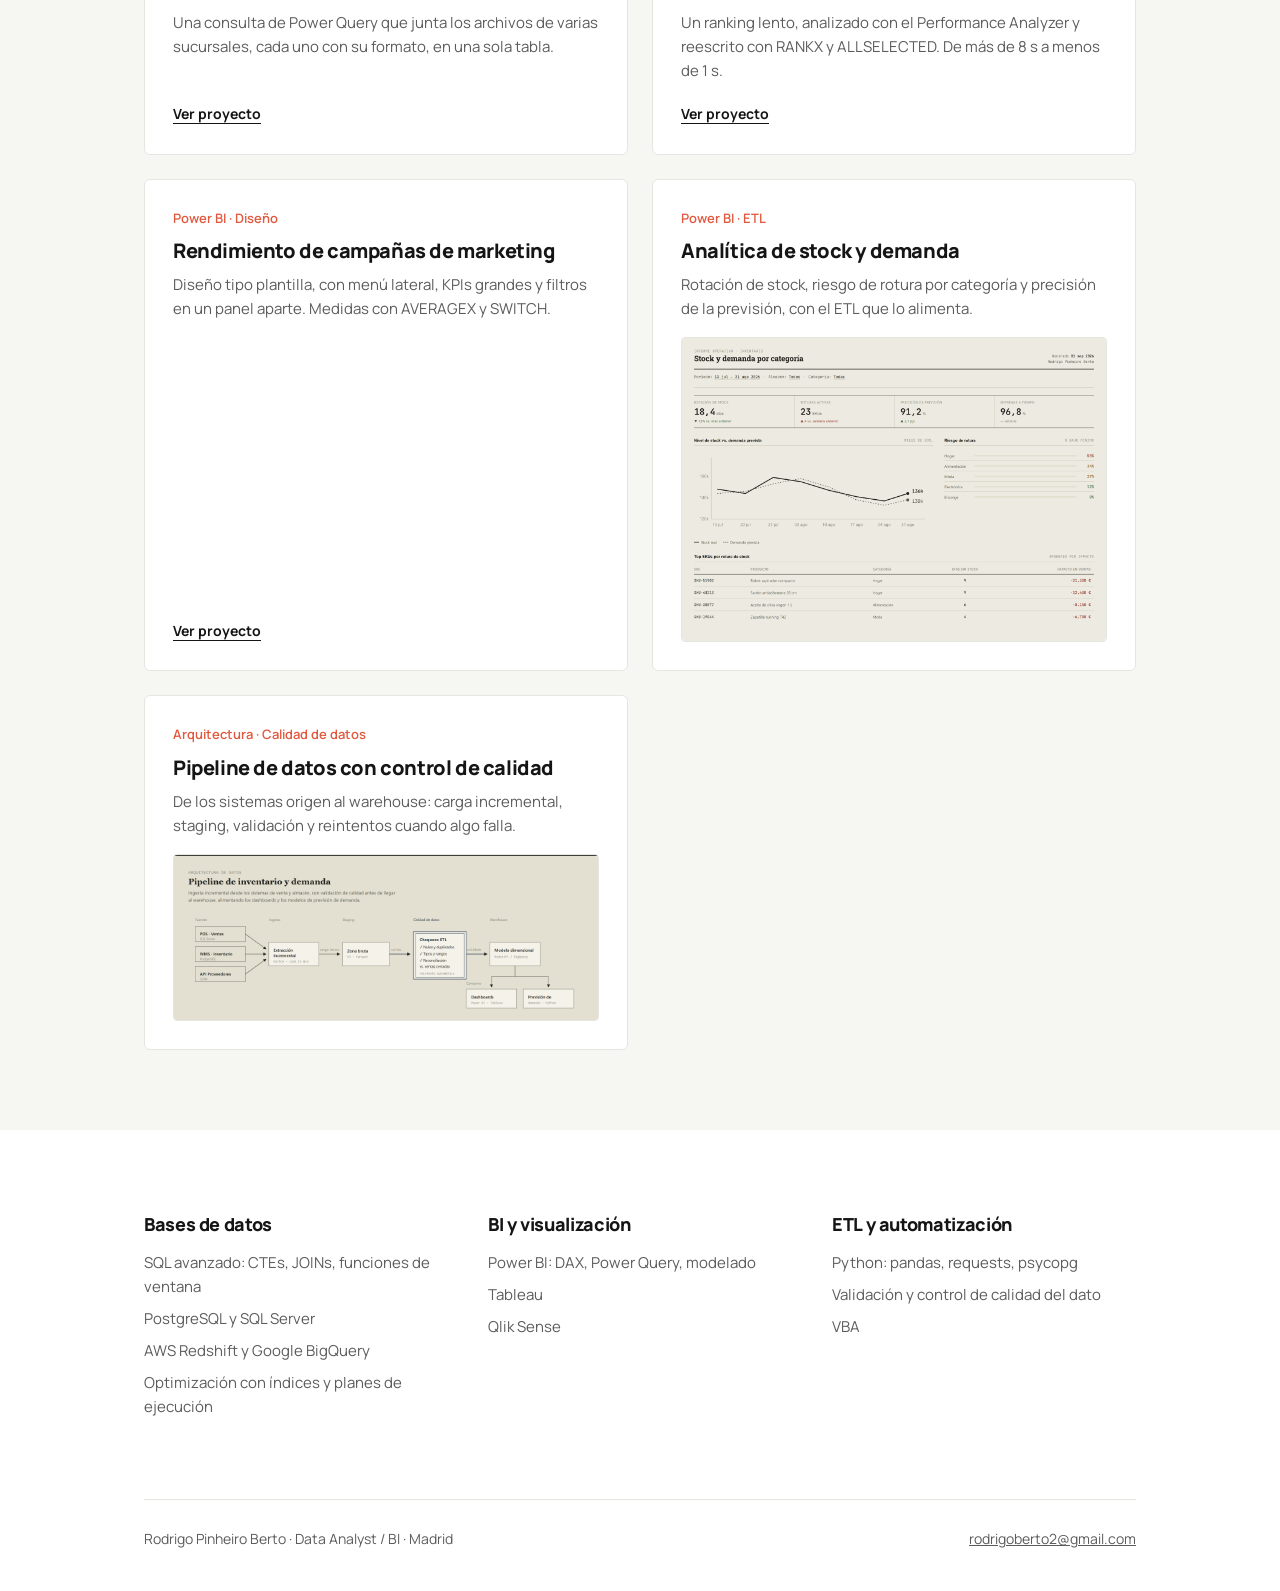
==== commit 8750df8e: "Nuevo diseño: portada y caso de cartera de proyectos con estilo común Co-Authored-By: Claude Opus 5." ====
--- a/index.html
+++ b/index.html
@@ -3,261 +3,139 @@
 <head>
 <meta charset="utf-8">
 <meta name="viewport" content="width=device-width, initial-scale=1">
-<title>Rodrigo Pinheiro Berto — Portfolio</title>
-<meta name="description" content="Casos de trabajo con SQL, ETL, Power BI, DAX y Power Query — Data Analyst / BI, Madrid.">
-<link rel="stylesheet" href="https://fonts.googleapis.com/css2?family=Source+Sans+3:wght@400;500;600;700&family=IBM+Plex+Mono:wght@400;500;600;700&display=swap">
-<style>
-  :root{
-    --bg:#EFF1ED;
-    --surface:#FFFFFF;
-    --surface-2:#E5E8E1;
-    --ink:#14181A;
-    --ink-soft:#4E5754;
-    --ink-faint:#838D88;
-    --accent:#2F4E9E;
-    --accent-ink:#22397A;
-    --accent-soft:#DEE5F5;
-    --line:#D3D7CF;
-    --rule:#B9C0B7;
-    --shadow: 0 1px 2px rgba(20,25,22,.05), 0 14px 30px rgba(20,25,22,.09);
-  }
-  @media (prefers-color-scheme: dark){
-    :root:not([data-theme="light"]){
-      --bg:#0F1210; --surface:#171A17; --surface-2:#1D211D;
-      --ink:#E7EAE5; --ink-soft:#A2AAA3; --ink-faint:#69726C;
-      --accent:#7F9BE9; --accent-ink:#AEC0F3; --accent-soft:#1B2440;
-      --line:#2A2F29; --rule:#363C35;
-      --shadow: 0 1px 2px rgba(0,0,0,.4), 0 16px 34px rgba(0,0,0,.5);
-    }
-  }
-  :root[data-theme="dark"]{
-    --bg:#0F1210; --surface:#171A17; --surface-2:#1D211D;
-    --ink:#E7EAE5; --ink-soft:#A2AAA3; --ink-faint:#69726C;
-    --accent:#7F9BE9; --accent-ink:#AEC0F3; --accent-soft:#1B2440;
-    --line:#2A2F29; --rule:#363C35;
-    --shadow: 0 1px 2px rgba(0,0,0,.4), 0 16px 34px rgba(0,0,0,.5);
-  }
-  *{box-sizing:border-box;}
-  body{ margin:0; background:var(--bg); color:var(--ink); font-family:"Source Sans 3", ui-sans-serif, sans-serif; line-height:1.55; }
-  .page{ max-width:900px; margin:0 auto; padding:48px 22px 70px; display:flex; flex-direction:column; gap:40px; }
-  a{ color:inherit; }
-  h1,h2{ font-family:"Source Sans 3", ui-sans-serif, sans-serif; margin:0; text-wrap:balance; }
-
-  /* ---- masthead: bio + fact sheet ---- */
-  .masthead{ display:grid; grid-template-columns:1.5fr 1fr; gap:28px; align-items:start; padding-bottom:26px; border-bottom:1px solid var(--rule); }
-  .masthead h1{ font-size:38px; font-weight:700; letter-spacing:-.01em; }
-  .role{ font-family:"IBM Plex Mono", monospace; font-size:12px; color:var(--accent-ink); letter-spacing:.1em; text-transform:uppercase; margin-top:6px; }
-  .lede{ margin:12px 0 0; color:var(--ink-soft); font-size:14.5px; max-width:52ch; }
-
-  .factsheet{ margin:2px 0 0; display:flex; flex-direction:column; gap:9px; border-left:2px solid var(--line); padding-left:14px; }
-  .factsheet div{ display:grid; grid-template-columns:76px 1fr; gap:10px; align-items:baseline; }
-  .factsheet dt{ font-family:"IBM Plex Mono", monospace; font-size:10.5px; text-transform:uppercase; letter-spacing:.06em; color:var(--ink-faint); }
-  .factsheet dd{ margin:0; font-size:13.5px; }
-  .factsheet a{ text-decoration:none; border-bottom:1px solid var(--accent-soft); }
-  .factsheet a:hover{ border-color:var(--accent); }
-
-  /* ---- section heads ---- */
-  .section{ display:flex; flex-direction:column; gap:22px; }
-  .section-intro{ display:flex; flex-direction:column; gap:7px; padding-bottom:18px; border-bottom:1px solid var(--rule); }
-  .section-head{ display:flex; align-items:baseline; gap:10px; }
-  .section-head .num{ font-family:"IBM Plex Mono", monospace; font-size:12px; color:var(--ink-faint); }
-  .section-head h2{ font-size:22px; font-weight:600; }
-  .section-note{ font-size:13.5px; color:var(--ink-soft); margin:0; max-width:60ch; }
-
-  /* ---- case cards ---- */
-  .cases{ display:flex; flex-direction:column; gap:14px; }
-  .case-row{ display:grid; grid-template-columns:56px 1fr auto; gap:18px; align-items:start; padding:22px; background:var(--surface); border:1px solid var(--line); border-radius:16px; transition:transform .15s ease, box-shadow .15s ease, border-color .15s ease; }
-  a.case-row{ text-decoration:none; color:inherit; cursor:pointer; }
-  a.case-row:hover{ transform:translateY(-3px); box-shadow:var(--shadow); border-color:var(--tick); }
-  a.case-row:hover .ticker{ background:var(--tick); color:#fff; }
-  .case-row:not(a){ opacity:.94; }
-
-  .ticker{ font-family:"IBM Plex Mono", monospace; font-weight:700; font-size:12.5px; color:var(--tick); border:1px solid var(--tick); width:44px; height:32px; display:flex; align-items:center; justify-content:center; letter-spacing:.02em; border-radius:8px; transition:background .15s ease, color .15s ease; }
-
-  .case-main h3{ font-family:"Source Sans 3", sans-serif; font-size:16px; font-weight:700; margin:0 0 4px; }
-  .case-main p{ font-size:13.5px; color:var(--ink-soft); margin:0; max-width:56ch; }
-  .case-tags{ display:flex; flex-wrap:wrap; gap:10px; margin-top:8px; }
-  .case-tags span{ font-family:"IBM Plex Mono", monospace; font-size:10.5px; color:var(--ink-faint); display:inline-flex; align-items:center; gap:5px; }
-  .case-tags span::before{ content:""; width:6px; height:6px; background:var(--tick); flex:none; }
-
-  .case-cta{ font-family:"IBM Plex Mono", monospace; font-size:11.5px; color:var(--accent-ink); white-space:nowrap; align-self:center; }
-  .case-row:not(a) .case-cta{ color:var(--ink-faint); }
-
-  .thumb-wrap{ margin-top:10px; }
-  .thumb-wrap img{ width:100%; max-width:360px; display:block; border:1px solid var(--line); border-radius:10px; }
-
-  /* ---- skills ---- */
-  .skills-grid{ display:grid; grid-template-columns:1fr 1fr; gap:0 40px; }
-  .skills-col{ display:flex; flex-direction:column; }
-  .skills-col h4{ font-family:"IBM Plex Mono", monospace; font-size:11px; text-transform:uppercase; letter-spacing:.06em; color:var(--ink-faint); font-weight:600; margin:0 0 10px; padding-bottom:6px; border-bottom:1px solid var(--line); }
-  .skills-col div{ font-size:13.5px; padding:6px 0; border-top:1px solid var(--surface-2); display:flex; align-items:baseline; gap:8px; }
-  .skills-col div:first-of-type{ border-top:none; }
-  .skills-col div::before{ content:"·"; color:var(--accent); font-weight:700; }
-
-  footer{ font-size:12px; color:var(--ink-faint); border-top:1px solid var(--rule); padding-top:18px; }
-
-  @media (max-width:640px){
-    .masthead{ grid-template-columns:1fr; }
-    .case-row{ grid-template-columns:44px 1fr; }
-    .case-cta{ grid-column:2; }
-    .skills-grid{ grid-template-columns:1fr; }
-  }
-</style>
+<title>Rodrigo Pinheiro Berto · Portfolio</title>
+<meta name="description" content="Casos de trabajo con SQL, ETL, Power BI, DAX y Tableau. Data Analyst / BI en Madrid.">
+<link rel="stylesheet" href="https://fonts.googleapis.com/css2?family=Manrope:wght@400;500;600;700;800&family=JetBrains+Mono:wght@400;600&display=swap">
+<link rel="stylesheet" href="assets/estilo.css">
 </head>
 <body>
-<div class="page">
 
-  <div class="masthead">
+<div class="wrap">
+  <header class="top">
+    <a class="marca" href="index.html">Rodrigo P. Berto</a>
+    <nav><a href="#proyectos">Proyectos</a><a href="#habilidades">Habilidades</a><a href="#contacto">Contacto</a></nav>
+  </header>
+
+  <section class="hero">
     <div>
+      <div class="rol">Data Analyst · Business Intelligence</div>
       <h1>Rodrigo Pinheiro Berto</h1>
-      <div class="role">Data Analyst · Business Intelligence</div>
-      <p class="lede">Casos de SQL, ETL, Power BI y Tableau basados en lo que he hecho en Falavinha Next, Renault Group, Hecke Import y UNINTER. Los datos son sintéticos porque no puedo publicar datos de clientes.</p>
+      <p>Trabajo con SQL, Python y Power BI para llevar el dato desde el origen hasta el informe que alguien usa para decidir. Aquí están algunos casos, con datos sintéticos porque no puedo publicar los de mis clientes.</p>
+      <div class="btns">
+        <a class="btn" href="mailto:rodrigoberto2@gmail.com">Contactar</a>
+        <a class="btn linea" href="#proyectos">Ver proyectos</a>
+      </div>
     </div>
-    <dl class="factsheet">
-      <div><dt>Ubicación</dt><dd>Madrid, España</dd></div>
-      <div><dt>Email</dt><dd><a href="mailto:rodrigoberto2@gmail.com">rodrigoberto2@gmail.com</a></dd></div>
-      <div><dt>Teléfono</dt><dd>+34 614 650 517</dd></div>
-      <div><dt>Enfoque</dt><dd>SQL · Power BI · DAX</dd></div>
-    </dl>
-  </div>
+    <div class="datos" id="contacto">
+      <div><span>Ubicación</span>Madrid, España</div>
+      <div><span>Email</span><a href="mailto:rodrigoberto2@gmail.com">rodrigoberto2@gmail.com</a></div>
+      <div><span>Teléfono</span>+34 614 650 517</div>
+      <div><span>Experiencia</span>Falavinha Next, Renault Group, Hecke Import, UNINTER</div>
+    </div>
+  </section>
+</div>
 
-  <div class="section">
-    <div class="section-intro">
-      <div class="section-head"><span class="num">01</span><h2>Proyectos</h2></div>
-      <p class="section-note">En cada caso explico cómo lo construí, no solo el resultado.</p>
+<section class="banda" id="proyectos">
+  <div class="wrap">
+    <div class="titulo-seccion">
+      <h2>Proyectos</h2>
+      <p>En cada caso cuento cómo lo construí y por qué.</p>
     </div>
 
-    <div class="cases">
-
-      <a class="case-row" href="cases/cartera-proyectos.html" style="--tick:#1E6B5C">
-        <span class="ticker">PM</span>
-        <div class="case-main">
-          <h3>Cuadro de Mando de Cartera de Proyectos — Transformación Digital</h3>
-          <p>Power BI sobre PostgreSQL con semáforo de proyectos, desviación de coste y seguimiento Scrum. Carga en Python con validación y una consulta optimizada con índices.</p>
-          <div class="case-tags"><span>PostgreSQL</span><span>Python</span><span>Power BI</span><span>Scrum</span></div>
-        </div>
-        <span class="case-cta">Ver proyecto →</span>
+    <div class="rejilla">
+      <a class="proyecto destacado" href="cases/cartera-proyectos.html">
+        <span class="herr">PostgreSQL · Python · Power BI · IA</span>
+        <h3>Cuadro de mando de cartera de proyectos</h3>
+        <p>Power BI sobre PostgreSQL con semáforo de proyectos, desviación de coste y seguimiento Scrum. Carga en Python con validación, una consulta optimizada con índices y un asistente de IA para preguntar a los datos.</p>
+        <span class="ver">Ver proyecto</span>
       </a>
 
-      <a class="case-row" href="cases/aerolinea-tableau.html" style="--tick:#2C6E9E">
-        <span class="ticker">AV</span>
-        <div class="case-main">
-          <h3>Panel de Aerolínea — Operaciones, Ingresos, Mantenimiento y Experiencia</h3>
-          <p>Mi workbook de Tableau Public, incrustado: puntualidad y ocupación por ruta, ingresos, mantenimiento y experiencia del pasajero.</p>
-          <div class="case-tags"><span>Tableau Public</span><span>Interactivo</span><span>Aviación</span></div>
-        </div>
-        <span class="case-cta">Ver proyecto →</span>
+      <a class="proyecto" href="cases/aerolinea-tableau.html">
+        <span class="herr">Tableau Public</span>
+        <h3>Panel de aerolínea</h3>
+        <p>Puntualidad y ocupación por ruta, ingresos, mantenimiento y experiencia del pasajero, en un workbook interactivo.</p>
+        <span class="ver">Ver proyecto</span>
       </a>
 
-      <a class="case-row" href="cases/logistica-tableau.html" style="--tick:#1F77B4">
-        <span class="ticker">LG</span>
-        <div class="case-main">
-          <h3>Panel de Logística — Entregas y Flota</h3>
-          <p>Entregas a tiempo, coste por transportista y tiempo de tránsito. Campos calculados, LOD (FIXED) y acciones de filtro.</p>
-          <div class="case-tags"><span>Tableau</span><span>LOD</span><span>Logística</span></div>
-        </div>
-        <span class="case-cta">Ver proyecto →</span>
+      <a class="proyecto" href="cases/logistica-tableau.html">
+        <span class="herr">Tableau · LOD</span>
+        <h3>Panel de logística: entregas y flota</h3>
+        <p>Entregas a tiempo, coste por transportista y tiempo de tránsito. Campos calculados, LOD y acciones de filtro.</p>
+        <span class="ver">Ver proyecto</span>
       </a>
 
-      <a class="case-row" href="cases/cartera-credito.html" style="--tick:#1F5C8B">
-        <span class="ticker">CR</span>
-        <div class="case-main">
-          <h3>Cuadro de Mando — Cartera de Crédito</h3>
-          <p>Cartera de crédito con filtro por región, modelo en estrella y medidas DAX (CALCULATE, DIVIDE, SAMEPERIODLASTYEAR).</p>
-          <div class="case-tags"><span>Power BI</span><span>DAX</span><span>Modelo semántico</span></div>
-        </div>
-        <span class="case-cta">Ver proyecto →</span>
+      <a class="proyecto" href="cases/cartera-credito.html">
+        <span class="herr">Power BI · DAX</span>
+        <h3>Cartera de crédito</h3>
+        <p>Filtro por región, modelo en estrella y medidas DAX con CALCULATE, DIVIDE y SAMEPERIODLASTYEAR.</p>
+        <span class="ver">Ver proyecto</span>
       </a>
 
-      <a class="case-row" href="cases/rendimiento-comercial.html" style="--tick:#5B7A3F">
-        <span class="ticker">VT</span>
-        <div class="case-main">
-          <h3>Cuadro de Mando — Rendimiento Comercial</h3>
-          <p>Ranking de vendedores con barras de progreso e inteligencia de tiempo (TOTALYTD, SAMEPERIODLASTYEAR).</p>
-          <div class="case-tags"><span>Power BI</span><span>DAX</span><span>Time intelligence</span></div>
-        </div>
-        <span class="case-cta">Ver proyecto →</span>
+      <a class="proyecto" href="cases/rendimiento-comercial.html">
+        <span class="herr">Power BI · Time intelligence</span>
+        <h3>Rendimiento comercial</h3>
+        <p>Ranking de vendedores con barras de progreso e inteligencia de tiempo con TOTALYTD y SAMEPERIODLASTYEAR.</p>
+        <span class="ver">Ver proyecto</span>
       </a>
 
-      <a class="case-row" href="cases/consolidacion-multisucursal.html" style="--tick:#2E7D6B">
-        <span class="ticker">PQ</span>
-        <div class="case-main">
-          <h3>Consolidación Multi-Sucursal</h3>
-          <p>Power Query que junta archivos de varias sucursales, cada uno con su formato, en una sola tabla. Incluye el código M.</p>
-          <div class="case-tags"><span>Power Query</span><span>Código M</span><span>ETL</span></div>
-        </div>
-        <span class="case-cta">Ver proyecto →</span>
+      <a class="proyecto" href="cases/consolidacion-multisucursal.html">
+        <span class="herr">Power Query · Código M</span>
+        <h3>Consolidación multisucursal</h3>
+        <p>Una consulta de Power Query que junta los archivos de varias sucursales, cada uno con su formato, en una sola tabla.</p>
+        <span class="ver">Ver proyecto</span>
       </a>
 
-      <a class="case-row" href="cases/auditoria-rendimiento-dax.html" style="--tick:#9A5B1E">
-        <span class="ticker">DX</span>
-        <div class="case-main">
-          <h3>Auditoría de Rendimiento DAX</h3>
-          <p>Un ranking lento, analizado con el Performance Analyzer y reescrito con RANKX y ALLSELECTED. De más de 8 s a menos de 1 s.</p>
-          <div class="case-tags"><span>DAX</span><span>Optimización</span><span>Performance Analyzer</span></div>
-        </div>
-        <span class="case-cta">Ver proyecto →</span>
+      <a class="proyecto" href="cases/auditoria-rendimiento-dax.html">
+        <span class="herr">DAX · Performance Analyzer</span>
+        <h3>Auditoría de rendimiento DAX</h3>
+        <p>Un ranking lento, analizado con el Performance Analyzer y reescrito con RANKX y ALLSELECTED. De más de 8 s a menos de 1 s.</p>
+        <span class="ver">Ver proyecto</span>
       </a>
 
-      <a class="case-row" href="cases/campanas-marketing.html" style="--tick:#C81E3A">
-        <span class="ticker">MK</span>
-        <div class="case-main">
-          <h3>Panel de Marketing — Rendimiento de Campañas</h3>
-          <p>Diseño tipo plantilla (menú lateral, KPIs grandes, filtros en un panel aparte) en lugar del informe estándar. Medidas con AVERAGEX y SWITCH.</p>
-          <div class="case-tags"><span>Power BI</span><span>DAX</span><span>Diseño de plantilla</span></div>
-        </div>
-        <span class="case-cta">Ver proyecto →</span>
+      <a class="proyecto" href="cases/campanas-marketing.html">
+        <span class="herr">Power BI · Diseño</span>
+        <h3>Rendimiento de campañas de marketing</h3>
+        <p>Diseño tipo plantilla, con menú lateral, KPIs grandes y filtros en un panel aparte. Medidas con AVERAGEX y SWITCH.</p>
+        <span class="ver">Ver proyecto</span>
       </a>
 
-      <div class="case-row" style="--tick:#2F4E9E">
-        <span class="ticker">RT</span>
-        <div class="case-main">
-          <h3>Analítica de Stock y Demanda (Retail)</h3>
-          <p>Rotación de stock, riesgo de rotura por categoría y precisión de la previsión, con el ETL que lo alimenta.</p>
-          <div class="case-tags"><span>Power BI</span><span>ETL</span></div>
-          <div class="thumb-wrap"><img src="images/dashboard-retail.png" alt="Dashboard de analítica de stock y demanda"></div>
-        </div>
-        <span class="case-cta">Imagen</span>
+      <div class="proyecto">
+        <span class="herr">Power BI · ETL</span>
+        <h3>Analítica de stock y demanda</h3>
+        <p>Rotación de stock, riesgo de rotura por categoría y precisión de la previsión, con el ETL que lo alimenta.</p>
+        <img src="images/dashboard-retail.png" alt="Dashboard de analítica de stock y demanda">
       </div>
 
-      <div class="case-row" style="--tick:#2F4E9E">
-        <span class="ticker">PL</span>
-        <div class="case-main">
-          <h3>Pipeline de Datos con Puerta de Calidad</h3>
-          <p>De los sistemas origen al warehouse: carga incremental, staging, validación y reintentos cuando algo falla.</p>
-          <div class="case-tags"><span>Arquitectura</span><span>Calidad de datos</span></div>
-          <div class="thumb-wrap"><img src="images/pipeline-datos.png" alt="Diagrama de arquitectura de pipeline de datos"></div>
-        </div>
-        <span class="case-cta">Imagen</span>
-      </div>
-
-    </div>
-  </div>
-
-  <div class="section">
-    <div class="section-intro">
-      <div class="section-head"><span class="num">02</span><h2>Habilidades</h2></div>
-    </div>
-    <div class="skills-grid">
-      <div class="skills-col">
-        <h4>Bases de Datos &amp; Cloud</h4>
-        <div>SQL avanzado: CTEs, JOINs, optimización</div>
-        <div>SQL Server</div>
-        <div>AWS Redshift</div>
-        <div>Google BigQuery</div>
-      </div>
-      <div class="skills-col">
-        <h4>BI, Visualización &amp; ETL</h4>
-        <div>Power BI: DAX, Power Query</div>
-        <div>Tableau</div>
-        <div>Qlik Sense</div>
-        <div>Python: ETL, automatización</div>
+      <div class="proyecto">
+        <span class="herr">Arquitectura · Calidad de datos</span>
+        <h3>Pipeline de datos con control de calidad</h3>
+        <p>De los sistemas origen al warehouse: carga incremental, staging, validación y reintentos cuando algo falla.</p>
+        <img src="images/pipeline-datos.png" alt="Diagrama de arquitectura de un pipeline de datos">
       </div>
     </div>
   </div>
+</section>
 
-  <footer>Todos los casos usan datos sintéticos.</footer>
+<div class="wrap">
+  <section class="habilidades" id="habilidades">
+    <div>
+      <h3>Bases de datos</h3>
+      <ul><li>SQL avanzado: CTEs, JOINs, funciones de ventana</li><li>PostgreSQL y SQL Server</li><li>AWS Redshift y Google BigQuery</li><li>Optimización con índices y planes de ejecución</li></ul>
+    </div>
+    <div>
+      <h3>BI y visualización</h3>
+      <ul><li>Power BI: DAX, Power Query, modelado</li><li>Tableau</li><li>Qlik Sense</li></ul>
+    </div>
+    <div>
+      <h3>ETL y automatización</h3>
+      <ul><li>Python: pandas, requests, psycopg</li><li>Validación y control de calidad del dato</li><li>VBA</li></ul>
+    </div>
+  </section>
 
+  <footer class="pie">
+    <span>Rodrigo Pinheiro Berto · Data Analyst / BI · Madrid</span>
+    <a href="mailto:rodrigoberto2@gmail.com">rodrigoberto2@gmail.com</a>
+  </footer>
 </div>
 
 </body>
--- a/assets/estilo.css
+++ b/assets/estilo.css
@@ -0,0 +1,140 @@
+/* Estilo común del portfolio: fondo claro, tipografía Manrope, botones sólidos y mucho aire */
+:root{
+  --bg:#FFFFFF; --bg-2:#F6F6F3; --surface:#FFFFFF;
+  --ink:#151515; --ink-soft:#5C5C5C; --ink-faint:#8E8E8E;
+  --line:#E6E6E1; --accent:#E2583E; --accent-soft:#FBE7E2;
+  --btn:#151515; --btn-ink:#FFFFFF;
+  --good:#3E8A5C; --warn:#B4790E; --bad:#C13B3B;
+  --pg:#336791; --py:#B8860B; --pbi:#C9A100;
+}
+@media (prefers-color-scheme: dark){
+  :root:not([data-theme="light"]){
+    --bg:#121212; --bg-2:#1A1A1A; --surface:#1C1C1C;
+    --ink:#EDEDED; --ink-soft:#A8A8A8; --ink-faint:#757575;
+    --line:#2C2C2C; --accent:#F07A62; --accent-soft:#3A221D;
+    --btn:#EDEDED; --btn-ink:#121212;
+    --good:#5FBE82; --warn:#E0A93E; --bad:#E2726B;
+    --pg:#7FA8CF; --py:#E0B44A; --pbi:#E8C640;
+  }
+}
+:root[data-theme="dark"]{
+  --bg:#121212; --bg-2:#1A1A1A; --surface:#1C1C1C;
+  --ink:#EDEDED; --ink-soft:#A8A8A8; --ink-faint:#757575;
+  --line:#2C2C2C; --accent:#F07A62; --accent-soft:#3A221D;
+  --btn:#EDEDED; --btn-ink:#121212;
+  --good:#5FBE82; --warn:#E0A93E; --bad:#E2726B;
+  --pg:#7FA8CF; --py:#E0B44A; --pbi:#E8C640;
+}
+*{ box-sizing:border-box; }
+body{ margin:0; background:var(--bg); color:var(--ink); font-family:"Manrope", system-ui, sans-serif; line-height:1.6; }
+a{ color:inherit; }
+h1,h2,h3{ margin:0; text-wrap:balance; letter-spacing:-.02em; }
+code{ font-family:"JetBrains Mono", ui-monospace, monospace; font-size:.9em; }
+
+.wrap{ max-width:1040px; margin:0 auto; padding:0 24px; }
+
+/* barra superior */
+.top{ display:flex; justify-content:space-between; align-items:center; padding:22px 0; font-size:14px; }
+.top .marca{ font-weight:800; text-decoration:none; letter-spacing:-.01em; }
+.top nav{ display:flex; gap:22px; }
+.top nav a{ text-decoration:none; color:var(--ink-soft); }
+.top nav a:hover{ color:var(--ink); }
+
+/* botones */
+.btn{ display:inline-flex; align-items:center; gap:8px; background:var(--btn); color:var(--btn-ink); text-decoration:none;
+      font-weight:700; font-size:14px; padding:12px 22px; border-radius:4px; border:1.5px solid var(--btn); }
+.btn:hover{ opacity:.85; }
+.btn.linea{ background:transparent; color:var(--ink); }
+.btns{ display:flex; flex-wrap:wrap; gap:12px; margin-top:26px; }
+
+/* portada */
+.hero{ padding:70px 0 80px; display:grid; grid-template-columns:1.4fr 1fr; gap:48px; align-items:end; }
+.hero .rol{ color:var(--ink-soft); font-weight:600; font-size:15px; }
+.hero h1{ font-size:clamp(40px, 6vw, 64px); font-weight:800; line-height:1.05; margin-top:10px; }
+.hero p{ color:var(--ink-soft); font-size:17px; max-width:46ch; margin:20px 0 0; }
+.datos{ display:flex; flex-direction:column; gap:14px; font-size:14.5px; padding-bottom:6px; }
+.datos span{ display:block; color:var(--ink-faint); font-size:13px; }
+.datos a{ text-decoration:none; border-bottom:1px solid var(--line); }
+.datos a:hover{ border-color:var(--ink); }
+
+/* secciones */
+.banda{ background:var(--bg-2); padding:80px 0; }
+.titulo-seccion{ text-align:center; margin-bottom:44px; }
+.titulo-seccion h2{ font-size:34px; font-weight:800; }
+.titulo-seccion p{ color:var(--ink-soft); margin:10px auto 0; max-width:52ch; }
+
+/* tarjetas de proyecto */
+.rejilla{ display:grid; grid-template-columns:repeat(2, 1fr); gap:24px; }
+.proyecto{ background:var(--surface); border:1px solid var(--line); border-radius:6px; padding:28px; display:flex; flex-direction:column;
+           gap:10px; text-decoration:none; color:inherit; transition:transform .15s ease, box-shadow .15s ease; }
+a.proyecto:hover{ transform:translateY(-3px); box-shadow:0 14px 30px rgba(0,0,0,.07); }
+.proyecto .herr{ font-size:13px; font-weight:600; color:var(--accent); }
+.proyecto h3{ font-size:20px; font-weight:800; line-height:1.25; }
+.proyecto p{ margin:0; color:var(--ink-soft); font-size:15px; }
+.proyecto .ver{ margin-top:auto; padding-top:10px; font-weight:700; font-size:14px; text-decoration:underline; text-underline-offset:4px; }
+.proyecto img{ width:100%; border-radius:4px; border:1px solid var(--line); margin-top:6px; }
+.proyecto.destacado{ grid-column:1 / -1; }
+
+/* habilidades */
+.habilidades{ padding:80px 0; display:grid; grid-template-columns:1fr 1fr 1fr; gap:40px; }
+.habilidades h3{ font-size:18px; font-weight:800; margin-bottom:12px; }
+.habilidades ul{ list-style:none; padding:0; margin:0; color:var(--ink-soft); display:flex; flex-direction:column; gap:8px; font-size:15px; }
+
+.pie{ border-top:1px solid var(--line); padding:28px 0 40px; display:flex; justify-content:space-between; flex-wrap:wrap; gap:12px;
+      font-size:14px; color:var(--ink-soft); }
+
+/* página de caso */
+.caso-cab{ padding:40px 0 36px; }
+.caso-cab .volver{ font-size:14px; color:var(--ink-soft); text-decoration:none; }
+.caso-cab .volver:hover{ color:var(--ink); }
+.caso-cab .herr{ margin-top:34px; font-weight:600; font-size:14px; color:var(--accent); }
+.caso-cab h1{ font-size:clamp(32px, 4.6vw, 48px); font-weight:800; line-height:1.1; margin-top:8px; }
+.caso-cab p{ color:var(--ink-soft); font-size:17px; max-width:62ch; margin:16px 0 0; }
+
+.bloque{ padding:44px 0 8px; display:flex; flex-direction:column; gap:16px; }
+.bloque h2{ font-size:26px; font-weight:800; display:flex; gap:14px; align-items:baseline; }
+.bloque h2 .num{ font-size:15px; color:var(--ink-faint); font-weight:700; }
+.bloque > p{ color:var(--ink-soft); margin:0; max-width:70ch; font-size:16px; }
+
+.card{ background:var(--surface); border:1px solid var(--line); border-radius:6px; padding:22px 24px; }
+.card h3{ font-size:17px; font-weight:800; margin-bottom:10px; }
+.card p{ color:var(--ink-soft); margin:0 0 10px; font-size:15px; }
+.card.ia{ background:var(--bg-2); border:none; padding:30px; }
+.card.ia .btns{ margin-top:16px; }
+.nota{ font-size:13px; color:var(--ink-faint); }
+
+.pbi-frame{ position:relative; width:100%; padding-top:calc(56.25% + 36px); border:1px solid var(--line); border-radius:6px; overflow:hidden; background:var(--surface); }
+.pbi-frame iframe{ position:absolute; inset:0; width:100%; height:100%; border:0; }
+
+.code{ font-family:"JetBrains Mono", ui-monospace, monospace; font-size:12.5px; background:var(--bg-2); border-radius:6px; padding:16px 18px;
+       white-space:pre; overflow-x:auto; line-height:1.65; margin:0; }
+.code .kw{ color:var(--accent); font-weight:600; }
+.code .cm{ color:var(--ink-faint); }
+.code .st{ color:var(--good); }
+
+.perf{ display:grid; grid-template-columns:1fr auto 1fr; gap:14px; align-items:stretch; }
+.perf .box{ border:1px solid var(--line); border-radius:6px; padding:16px 18px; }
+.perf .label{ font-size:13px; color:var(--ink-faint); font-weight:600; }
+.perf .value{ font-size:32px; font-weight:800; font-variant-numeric:tabular-nums; }
+.perf .plan{ font-size:13px; color:var(--ink-soft); }
+.perf .arrow{ display:flex; align-items:center; font-size:22px; color:var(--ink-faint); }
+
+.shots{ display:grid; grid-template-columns:1fr 1fr; gap:14px; margin-top:14px; }
+.shots figure{ margin:0; border:1px solid var(--line); border-radius:6px; overflow:hidden; }
+.shots img{ display:block; width:100%; height:auto; }
+.shots figcaption{ font-size:13px; color:var(--ink-faint); padding:8px 12px; border-top:1px solid var(--line); }
+
+table{ width:100%; border-collapse:collapse; font-size:14px; }
+th{ text-align:left; font-size:13px; color:var(--ink-faint); font-weight:700; border-bottom:2px solid var(--line); padding:8px 10px; }
+td{ padding:9px 10px; border-bottom:1px solid var(--line); vertical-align:top; }
+tr:last-child td{ border-bottom:none; }
+.flow svg text{ font-family:"Manrope", system-ui, sans-serif; }
+
+@media (max-width:760px){
+  .hero{ grid-template-columns:1fr; padding:40px 0 56px; gap:28px; }
+  .rejilla{ grid-template-columns:1fr; }
+  .habilidades{ grid-template-columns:1fr; gap:28px; padding:56px 0; }
+  .perf{ grid-template-columns:1fr; }
+  .shots{ grid-template-columns:1fr; }
+  .top nav{ gap:14px; }
+}
